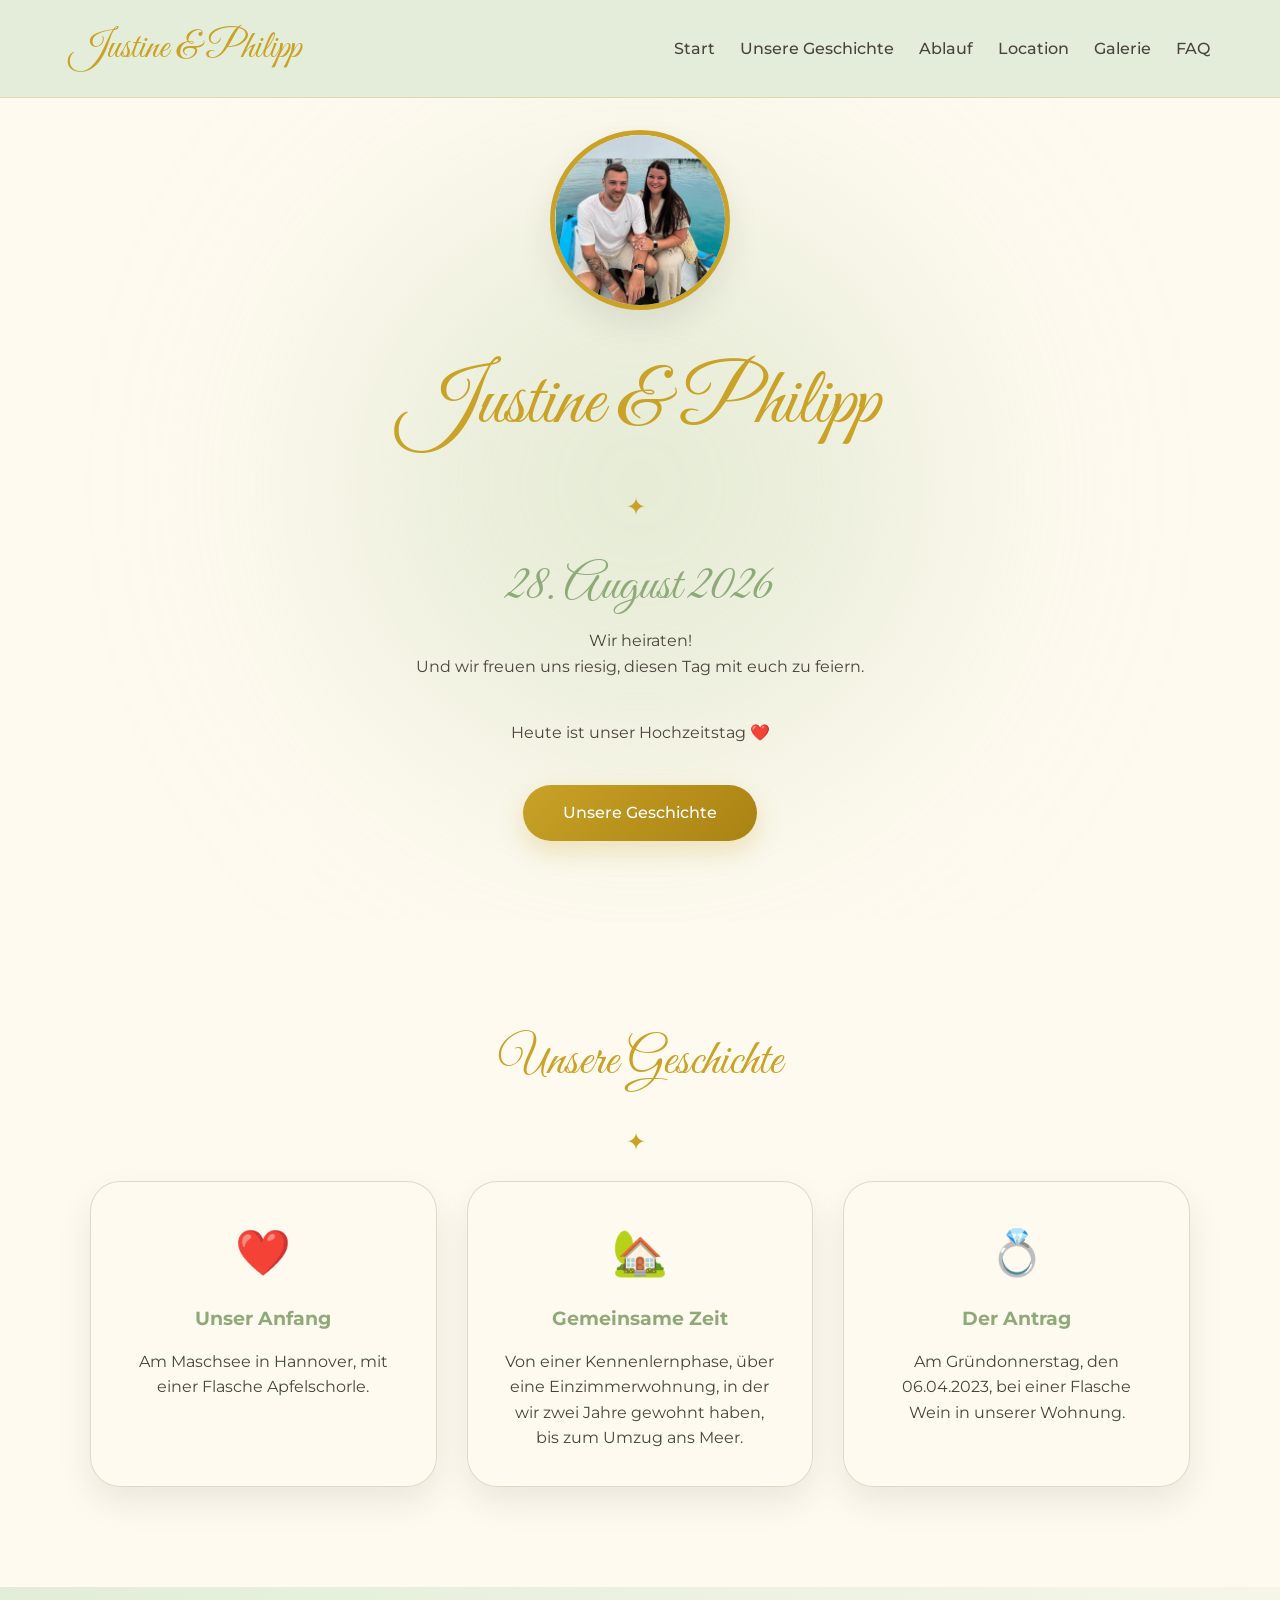
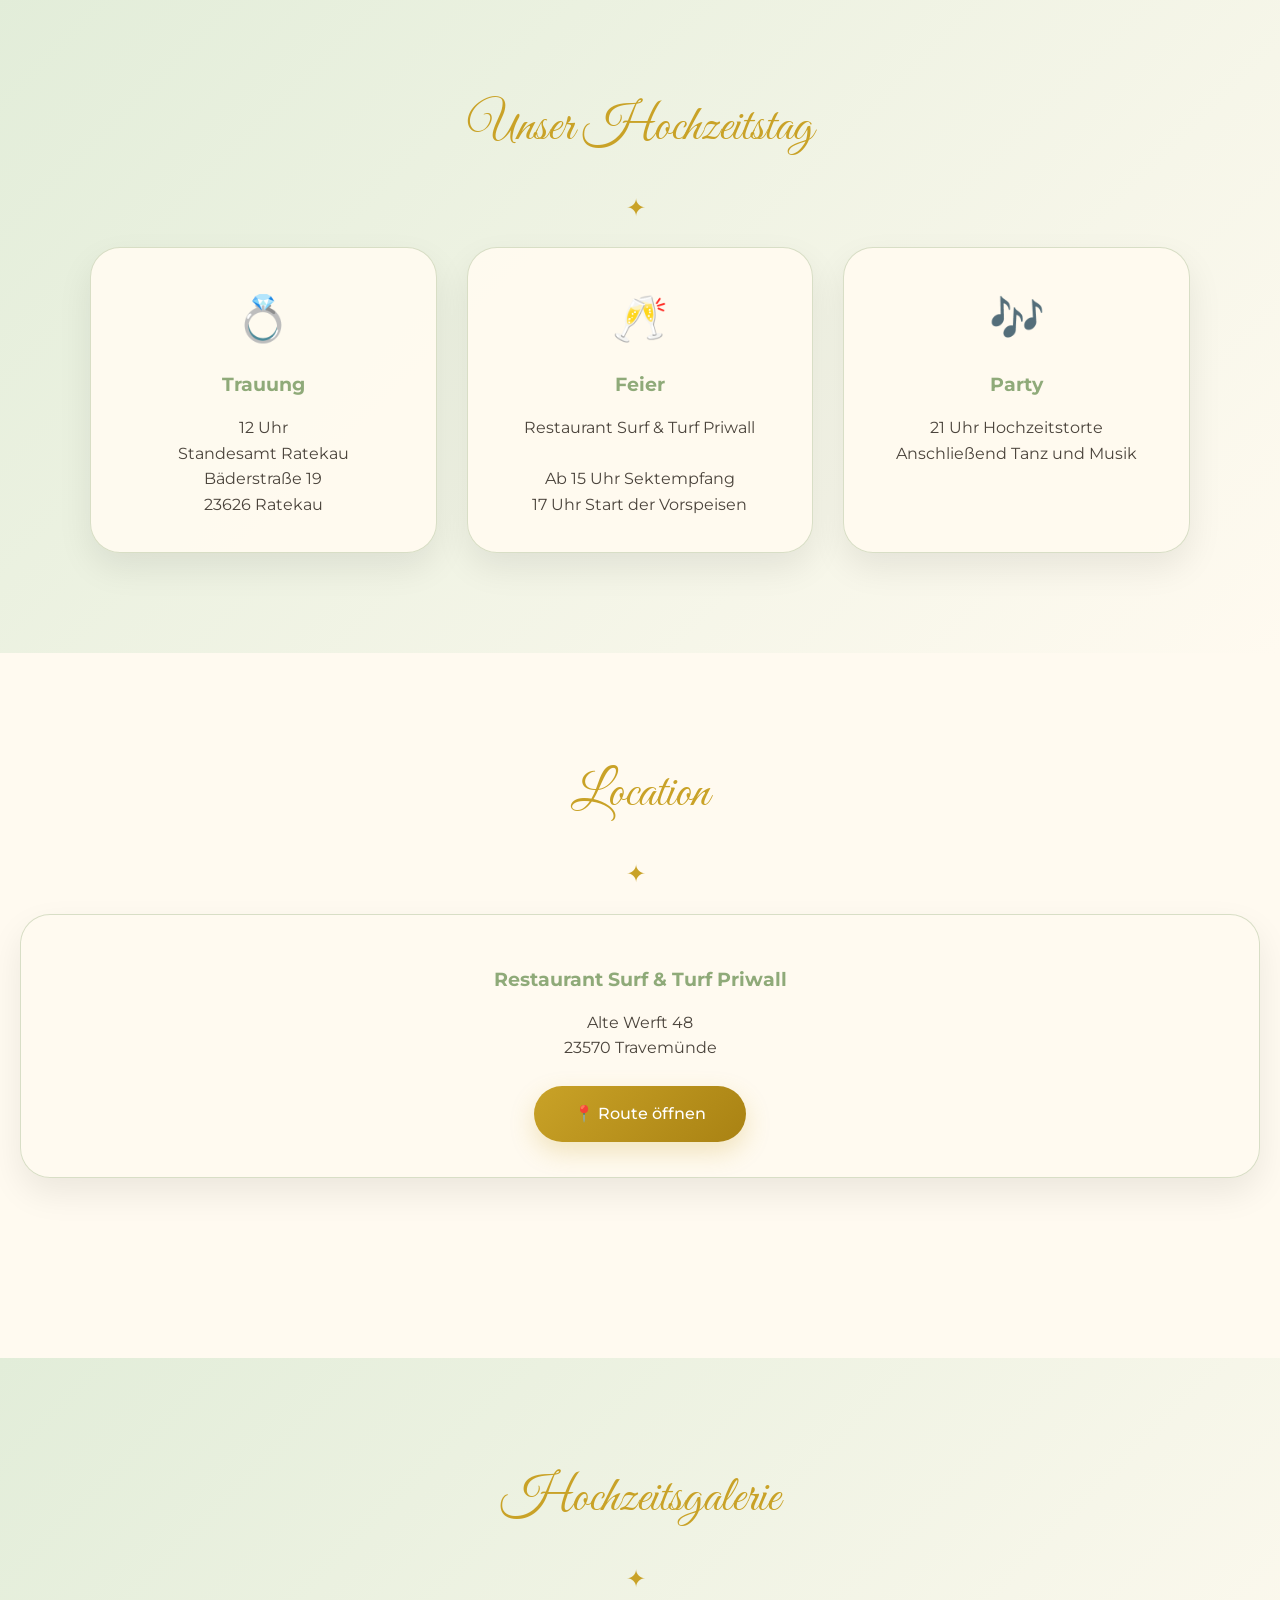
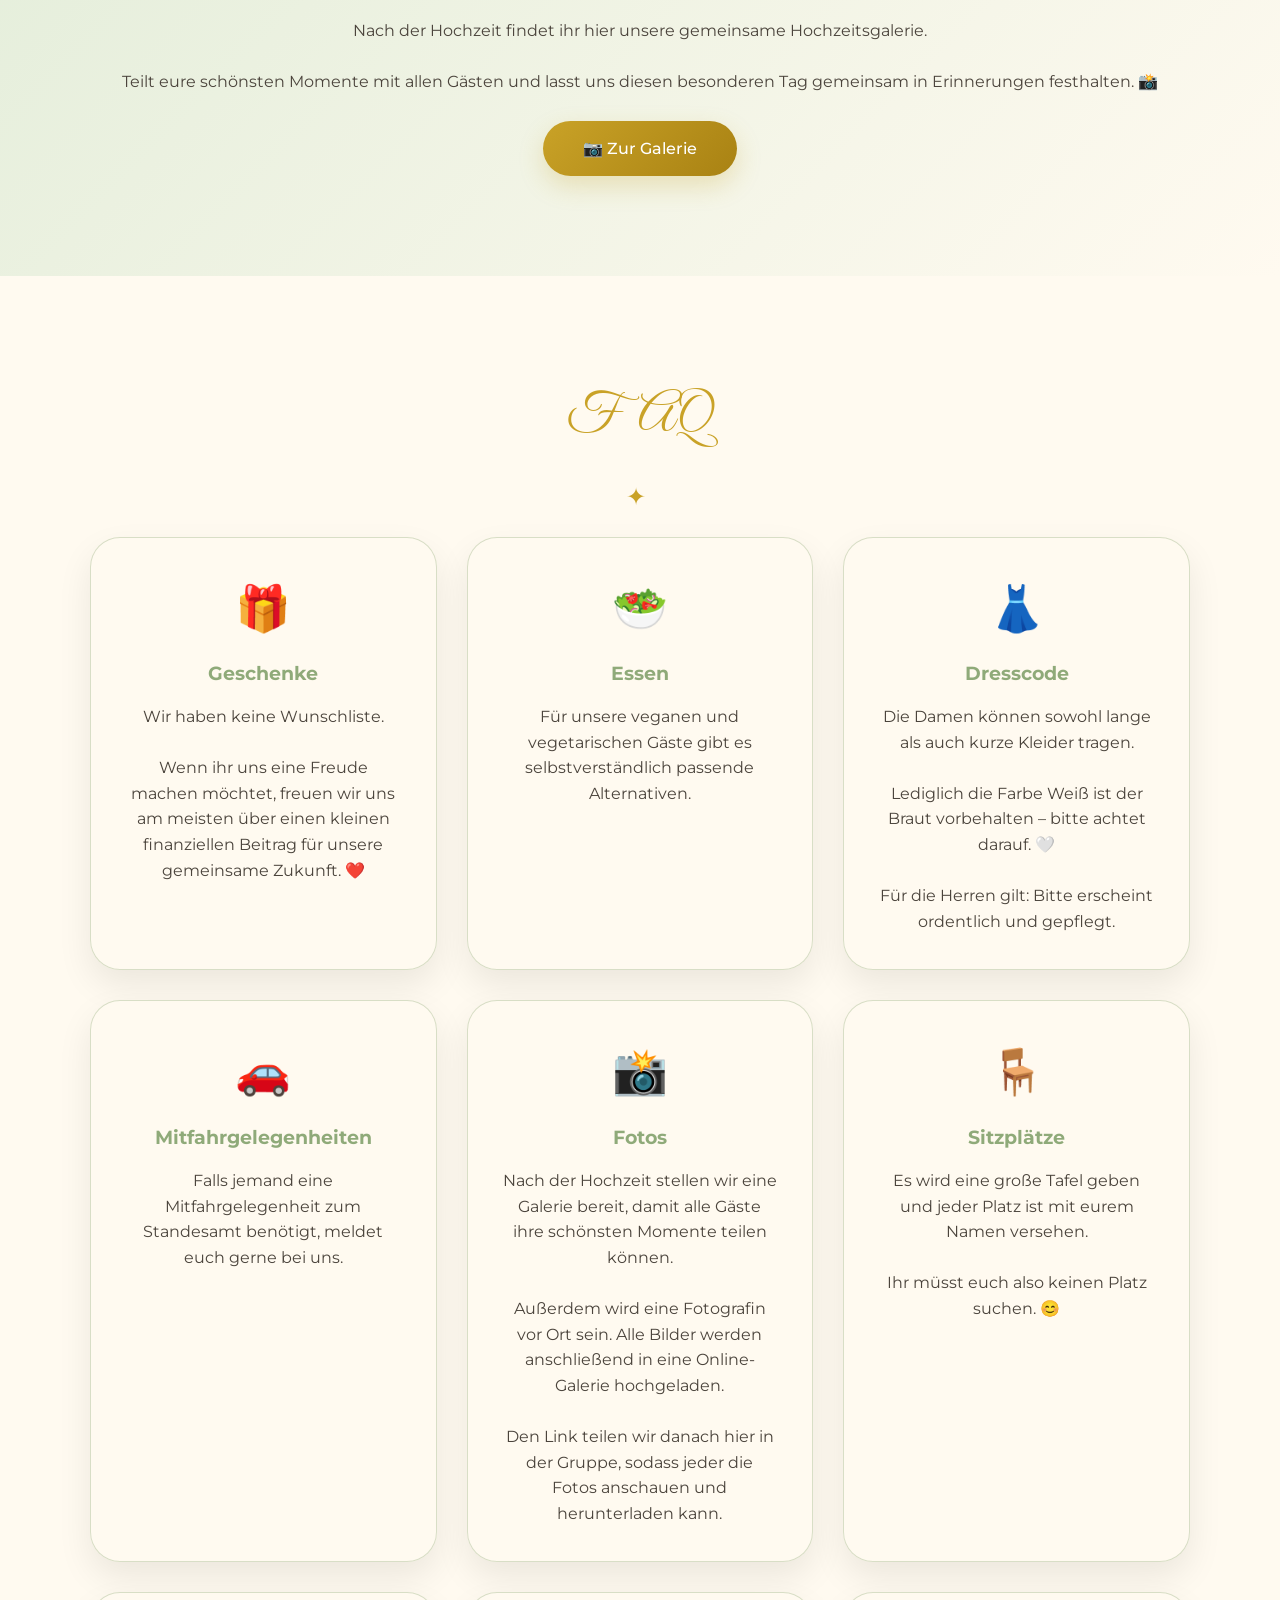
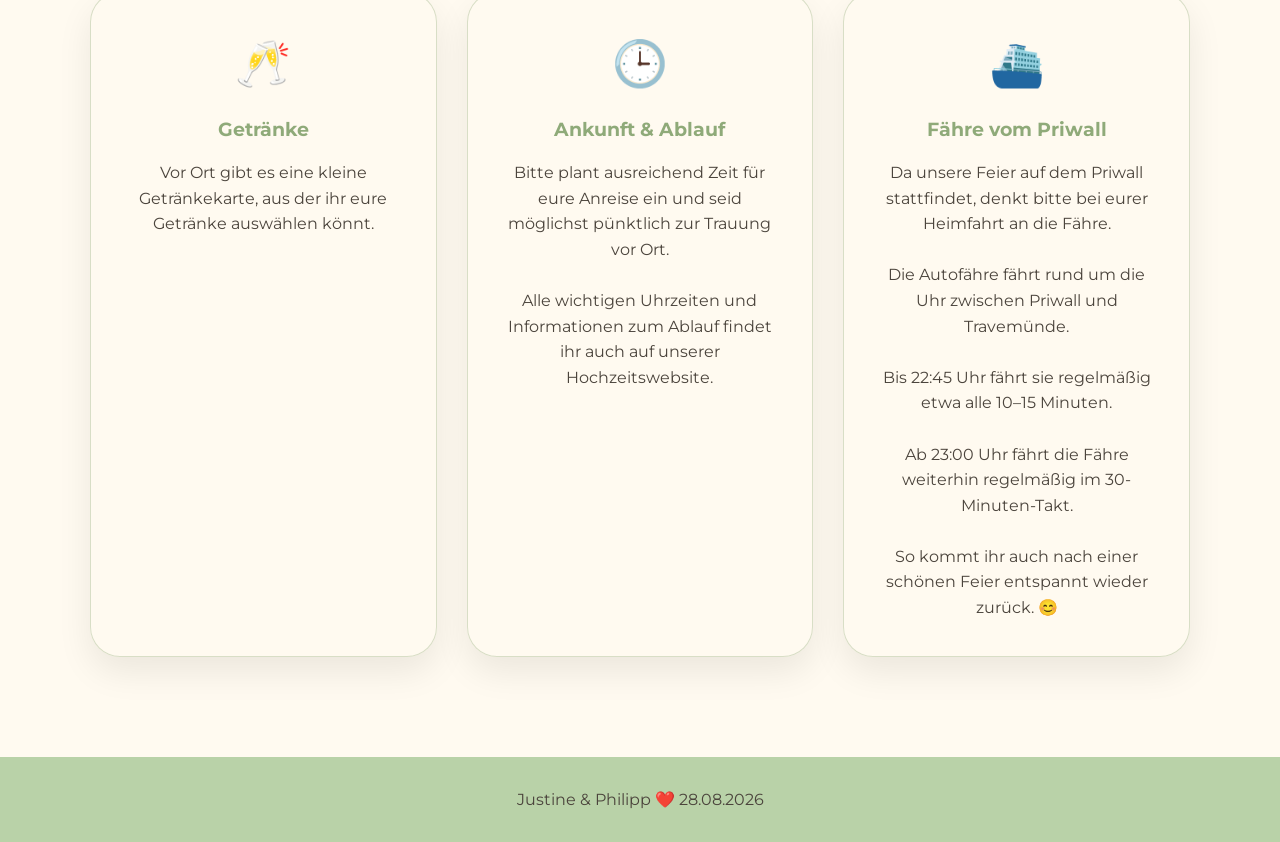
==== index.html @ 29c31fed "Add files via upload" ====
<!DOCTYPE html>
<html lang="de">

<head>

<meta charset="UTF-8">

<meta name="viewport" content="width=device-width, initial-scale=1.0">


<title>
Justine & Philipp | Hochzeit 28.08.2026
</title>


<meta name="description"
content="Unsere Hochzeit am 28.08.2026. Alle Informationen zu Trauung, Feier, Location und Hochzeitsgalerie für unsere Gäste.">


<link rel="preconnect" href="https://fonts.googleapis.com">

<link rel="preconnect" href="https://fonts.gstatic.com" crossorigin>


<link href="https://fonts.googleapis.com/css2?family=Great+Vibes&family=Montserrat:wght@300;400;500;600&display=swap" rel="stylesheet">


<link rel="stylesheet" href="css/style.css">


</head>



<body>


<header>


<nav>


<div class="logo">
Justine & Philipp
</div>



<button class="menu-toggle" id="menu-toggle">
☰
</button>




<ul id="nav-menu">

<li>
<a href="#start">
Start
</a>
</li>


<li>
<a href="#geschichte">
Unsere Geschichte
</a>
</li>


<li>
<a href="#ablauf">
Ablauf
</a>
</li>


<li>
<a href="#location">
Location
</a>
</li>


<li>
<a href="https://app.mymillionsnaps.de/7ca8db4d-0914-4cbc-93c1-2c3e39ccede1/pictures">
Galerie
</a>
</li>


<li>
<a href="#faq">
FAQ
</a>
</li>


</ul>


</nav>


</header>





<!-- HERO -->

<section id="start" class="hero">


<div class="hero-content">


<div class="photo-placeholder">

<img src="images/paarfoto.jpeg"
alt="Justine und Philipp">

</div>



<h1>
Justine & Philipp
</h1>


<div class="ornament">
✦
</div>


<h2>
28. August 2026
</h2>



<p>

Wir heiraten!
<br>

Und wir freuen uns riesig,
diesen Tag mit euch zu feiern.

</p>





<div class="countdown">


<div>

<span id="days">
0
</span>

Tage

</div>



<div>

<span id="hours">
0
</span>

Stunden

</div>



<div>

<span id="minutes">
0
</span>

Minuten

</div>



<div>

<span id="seconds">
0
</span>

Sekunden

</div>


</div>





<a href="#geschichte"
class="button">

Unsere Geschichte

</a>



</div>


</section>








<!-- GESCHICHTE -->


<section id="geschichte"
class="section">


<h2>
Unsere Geschichte
</h2>


<div class="ornament">
✦
</div>





<div class="timeline">



<div class="card">


<div class="icon">
❤️
</div>


<h3>
Unser Anfang
</h3>


<p>

Am Maschsee in Hannover,
mit einer Flasche Apfelschorle.

</p>


</div>






<div class="card">


<div class="icon">
🏡
</div>


<h3>
Gemeinsame Zeit
</h3>


<p>

Von einer Kennenlernphase,
über eine Einzimmerwohnung,
in der wir zwei Jahre gewohnt haben,
bis zum Umzug ans Meer.

</p>


</div>






<div class="card">


<div class="icon">
💍
</div>


<h3>
Der Antrag
</h3>


<p>

Am Gründonnerstag, den 06.04.2023,
bei einer Flasche Wein in unserer Wohnung.

</p>


</div>



</div>


</section>










<!-- ABLAUF -->


<section id="ablauf"
class="section colored">


<h2>
Unser Hochzeitstag
</h2>


<div class="ornament">
✦
</div>





<div class="timeline">





<div class="card">

<div class="icon">
💍
</div>


<h3>
Trauung
</h3>


<p>

12 Uhr
<br>
Standesamt Ratekau
<br>
Bäderstraße 19
<br>
23626 Ratekau

</p>


</div>







<div class="card">

<div class="icon">
🥂
</div>


<h3>
Feier
</h3>


<p>

Restaurant Surf & Turf Priwall

<br><br>

Ab 15 Uhr Sektempfang

<br>

17 Uhr Start der Vorspeisen

</p>


</div>







<div class="card">

<div class="icon">
🎶
</div>


<h3>
Party
</h3>


<p>

21 Uhr Hochzeitstorte

<br>

Anschließend Tanz und Musik

</p>


</div>





</div>


</section>









<!-- LOCATION -->


<section id="location"
class="section">


<h2>
Location
</h2>


<div class="ornament">
✦
</div>





<div class="card">


<h3>
Restaurant Surf & Turf Priwall
</h3>



<p>

Alte Werft 48
<br>

23570 Travemünde

</p>



<br>




<a class="button"

href="https://www.google.com/maps/search/?api=1&query=Alte+Werft+48+23570+Travemünde"

target="_blank"

rel="noopener">

📍 Route öffnen

</a>



</div>






<div class="map-container">





</div>




</section>









<!-- GALERIE -->


<section class="section colored">


<h2>
Hochzeitsgalerie
</h2>


<div class="ornament">
✦
</div>



<p>

Nach der Hochzeit findet ihr hier
unsere gemeinsame Hochzeitsgalerie.

<br><br>

Teilt eure schönsten Momente mit allen Gästen
und lasst uns diesen besonderen Tag gemeinsam
in Erinnerungen festhalten. 📸

</p>



<br>



<a href="https://app.mymillionsnaps.de/7ca8db4d-0914-4cbc-93c1-2c3e39ccede1/pictures"
class="button">

📷 Zur Galerie

</a>



</section>









<!-- FAQ -->


<section id="faq"
class="section">


<h2>
FAQ
</h2>


<div class="ornament">
✦
</div>





<div class="timeline">





<div class="card">

<div class="icon">
🎁
</div>


<h3>
Geschenke
</h3>


<p>

Wir haben keine Wunschliste.

<br><br>

Wenn ihr uns eine Freude machen möchtet,
freuen wir uns am meisten über einen kleinen
finanziellen Beitrag für unsere gemeinsame Zukunft. ❤️

</p>

</div>







<div class="card">

<div class="icon">
🥗
</div>


<h3>
Essen
</h3>


<p>

Für unsere veganen und vegetarischen Gäste
gibt es selbstverständlich passende Alternativen.

</p>

</div>







<div class="card">

<div class="icon">
👗
</div>


<h3>
Dresscode
</h3>


<p>

Die Damen können sowohl lange als auch kurze
Kleider tragen.

<br><br>

Lediglich die Farbe Weiß ist der Braut vorbehalten –
bitte achtet darauf. 🤍

<br><br>

Für die Herren gilt:
Bitte erscheint ordentlich und gepflegt.

</p>

</div>







<div class="card">

<div class="icon">
🚗
</div>


<h3>
Mitfahrgelegenheiten
</h3>


<p>

Falls jemand eine Mitfahrgelegenheit zum
Standesamt benötigt,
meldet euch gerne bei uns.

</p>

</div>







<div class="card">

<div class="icon">
📸
</div>


<h3>
Fotos
</h3>


<p>

Nach der Hochzeit stellen wir eine Galerie bereit,
damit alle Gäste ihre schönsten Momente teilen können.

<br><br>

Außerdem wird eine Fotografin vor Ort sein.
Alle Bilder werden anschließend in eine Online-Galerie
hochgeladen.

<br><br>

Den Link teilen wir danach hier in der Gruppe,
sodass jeder die Fotos anschauen und herunterladen kann.

</p>

</div>







<div class="card">

<div class="icon">
🪑
</div>


<h3>
Sitzplätze
</h3>


<p>

Es wird eine große Tafel geben und jeder Platz
ist mit eurem Namen versehen.

<br><br>

Ihr müsst euch also keinen Platz suchen. 😊

</p>

</div>







<div class="card">

<div class="icon">
🥂
</div>


<h3>
Getränke
</h3>


<p>

Vor Ort gibt es eine kleine Getränkekarte,
aus der ihr eure Getränke auswählen könnt.

</p>

</div>







<div class="card">

<div class="icon">
🕒
</div>


<h3>
Ankunft & Ablauf
</h3>


<p>

Bitte plant ausreichend Zeit für eure Anreise ein
und seid möglichst pünktlich zur Trauung vor Ort.

<br><br>

Alle wichtigen Uhrzeiten und Informationen zum Ablauf
findet ihr auch auf unserer Hochzeitswebsite.

</p>

</div>







<div class="card">

<div class="icon">
⛴️
</div>


<h3>
Fähre vom Priwall
</h3>


<p>

Da unsere Feier auf dem Priwall stattfindet,
denkt bitte bei eurer Heimfahrt an die Fähre.

<br><br>

Die Autofähre fährt rund um die Uhr zwischen
Priwall und Travemünde.

<br><br>

Bis 22:45 Uhr fährt sie regelmäßig etwa alle
10–15 Minuten.

<br><br>

Ab 23:00 Uhr fährt die Fähre weiterhin regelmäßig
im 30-Minuten-Takt.

<br><br>

So kommt ihr auch nach einer schönen Feier
entspannt wieder zurück. 😊

</p>

</div>






</div>


</section>








<footer>


<p>

Justine & Philipp ❤️ 28.08.2026

</p>


</footer>






<script src="js/script.js"></script>



</body>


</html>
---- css/style.css ----
/* =========================
   Farben
========================= */

:root {

    --ivory: #fffaf0;

    --salbei: #b9d2a8;

    --salbei-hell: #e2edd9;

    --salbei-dunkel: #8faa79;

    --gold: #c9a227;

    --gold-dunkel: #a98213;

    --text: #4b443c;

    --white: #ffffff;

    --shadow:
    0 15px 35px rgba(0,0,0,0.08);

}





/* =========================
   Reset
========================= */


* {

    margin:0;

    padding:0;

    box-sizing:border-box;

}



html {

    scroll-behavior:smooth;

}



body {

    font-family:
    "Montserrat",
    sans-serif;


    background:
    var(--ivory);


    color:
    var(--text);


    line-height:
    1.6;

}





/* =========================
   Navigation
========================= */


header {

    position:fixed;

    top:0;

    width:100%;


    background:
    rgba(226,237,217,0.95);


    backdrop-filter:
    blur(10px);


    z-index:1000;


    border-bottom:
    1px solid rgba(201,162,39,.25);

}



nav {

    max-width:
    1200px;


    margin:auto;


    padding:
    18px 30px;


    display:flex;


    justify-content:
    space-between;


    align-items:center;

}



.logo {

    font-family:
    "Great Vibes",
    cursive;


    font-size:
    2.4rem;


    color:
    var(--gold);

}



nav ul {

    list-style:none;


    display:flex;


    gap:
    25px;

}



nav a {

    text-decoration:none;


    color:
    var(--text);


    font-weight:
    500;


    transition:
    .3s;

}



nav a:hover {

    color:
    var(--gold);

}





/* Hamburger */


.menu-toggle {


    display:none;


    background:none;


    border:none;


    color:
    var(--gold);


    font-size:
    2rem;


    cursor:pointer;

}





/* =========================
   Hero
========================= */


.hero {


    min-height:
    100vh;


    display:flex;


    justify-content:center;


    align-items:center;


    text-align:center;


    padding:
    130px 20px 80px;


    position:relative;


    overflow:hidden;

}



.hero::before {


    content:"";


    position:absolute;


    width:
    600px;


    height:
    600px;


    background:
    var(--salbei);


    opacity:
    .35;


    filter:
    blur(130px);


    border-radius:
    50%;


    z-index:-1;

}





.hero-content {


    max-width:
    800px;


    animation:
    fadeIn 1s ease;

}



.photo-placeholder {


    width:
    180px;


    height:
    180px;


    margin:
    auto auto 30px;


    border-radius:
    50%;


    overflow:hidden;


    border:
    5px solid var(--gold);


    box-shadow:
    var(--shadow);

}



.photo-placeholder img {


    width:100%;


    height:100%;


    object-fit:cover;

}





h1 {


    font-family:
    "Great Vibes",
    cursive;


    font-size:
    5rem;


    font-weight:
    normal;


    color:
    var(--gold);

}



h2 {


    font-family:
    "Great Vibes",
    cursive;


    font-size:
    3.2rem;


    font-weight:
    normal;


    color:
    var(--gold);

}



.hero h2 {


    color:
    var(--salbei-dunkel);

}





.ornament {


    color:
    var(--gold);


    font-size:
    1.5rem;


    margin:
    20px 0;


    letter-spacing:
    8px;

}





/* =========================
   Buttons
========================= */


.button {


    display:inline-block;


    padding:
    15px 40px;


    border-radius:
    50px;


    background:
    linear-gradient(
        135deg,
        var(--gold),
        var(--gold-dunkel)
    );


    color:white;


    text-decoration:none;


    font-weight:
    500;


    transition:
    .3s;


    box-shadow:
    0 10px 25px rgba(201,162,39,.25);

}



.button:hover {


    background:
    var(--salbei-dunkel);


    transform:
    translateY(-3px);

}





/* =========================
   Countdown
========================= */


.countdown {


    display:flex;


    justify-content:center;


    gap:
    15px;


    flex-wrap:
    wrap;


    margin:
    40px 0;

}



.countdown div {


    background:
    rgba(255,250,240,.9);


    padding:
    15px;


    min-width:
    90px;


    border-radius:
    20px;


    border:
    1px solid var(--salbei);


    box-shadow:
    var(--shadow);

}



.countdown span {


    display:block;


    font-size:
    2rem;


    font-weight:
    bold;


    color:
    var(--gold);

}





/* =========================
   Sections
========================= */


.section {


    padding:
    100px 20px;


    text-align:center;


    position:relative;

}



.colored {


    background:
    linear-gradient(
        135deg,
        var(--salbei-hell),
        var(--ivory)
    );

}



.timeline {


    max-width:
    1100px;


    margin:
    auto;


    display:grid;


    grid-template-columns:
    repeat(auto-fit,minmax(280px,1fr));


    gap:
    30px;

}





.card {


    background:
    rgba(255,250,240,.95);


    padding:
    35px;


    border-radius:
    30px;


    border:
    1px solid rgba(143,170,121,.35);


    box-shadow:
    var(--shadow);


    transition:
    .3s;

}



.card:hover {


    transform:
    translateY(-5px);

}



.card h3 {


    color:
    var(--salbei-dunkel);


    margin:
    15px 0;

}



.icon {


    font-size:
    2.8rem;

}





/* =========================
   Karte
========================= */


.map-container {


    max-width:
    1000px;


    margin:
    40px auto;


    border-radius:
    30px;


    overflow:hidden;


    box-shadow:
    var(--shadow);

}



.map-container iframe {


    width:100%;


    height:400px;


    border:0;

}





/* =========================
   Footer
========================= */


footer {


    background:
    var(--salbei);


    text-align:center;


    padding:
    30px;

}





/* =========================
   Animation
========================= */


@keyframes fadeIn {


    from {

        opacity:0;

        transform:
        translateY(30px);

    }


    to {

        opacity:1;

        transform:
        translateY(0);

    }


}





/* =========================
   Mobile
========================= */


@media(max-width:700px){


    nav {


        padding:
        15px 20px;

    }



    .logo {


        font-size:
        2rem;

    }



    .menu-toggle {


        display:block;

    }



    nav ul {


        position:absolute;


        top:70px;


        left:0;


        width:100%;


        background:
        var(--salbei-hell);


        display:none;


        flex-direction:column;


        text-align:center;


        padding:
        30px 0;


        gap:
        20px;


        box-shadow:
        var(--shadow);

    }



    nav ul.active {


        display:flex;

    }




    h1 {


        font-size:
        3.5rem;

    }



    h2 {


        font-size:
        2.5rem;

    }



    .photo-placeholder {


        width:
        140px;


        height:
        140px;

    }



    .countdown {


        gap:
        10px;

    }



    .countdown div {


        min-width:
        75px;


        padding:
        12px;

    }



    .countdown span {


        font-size:
        1.5rem;

    }



    .section {


        padding:
        70px 15px;

    }



    .card {


        padding:
        25px;

    }



}
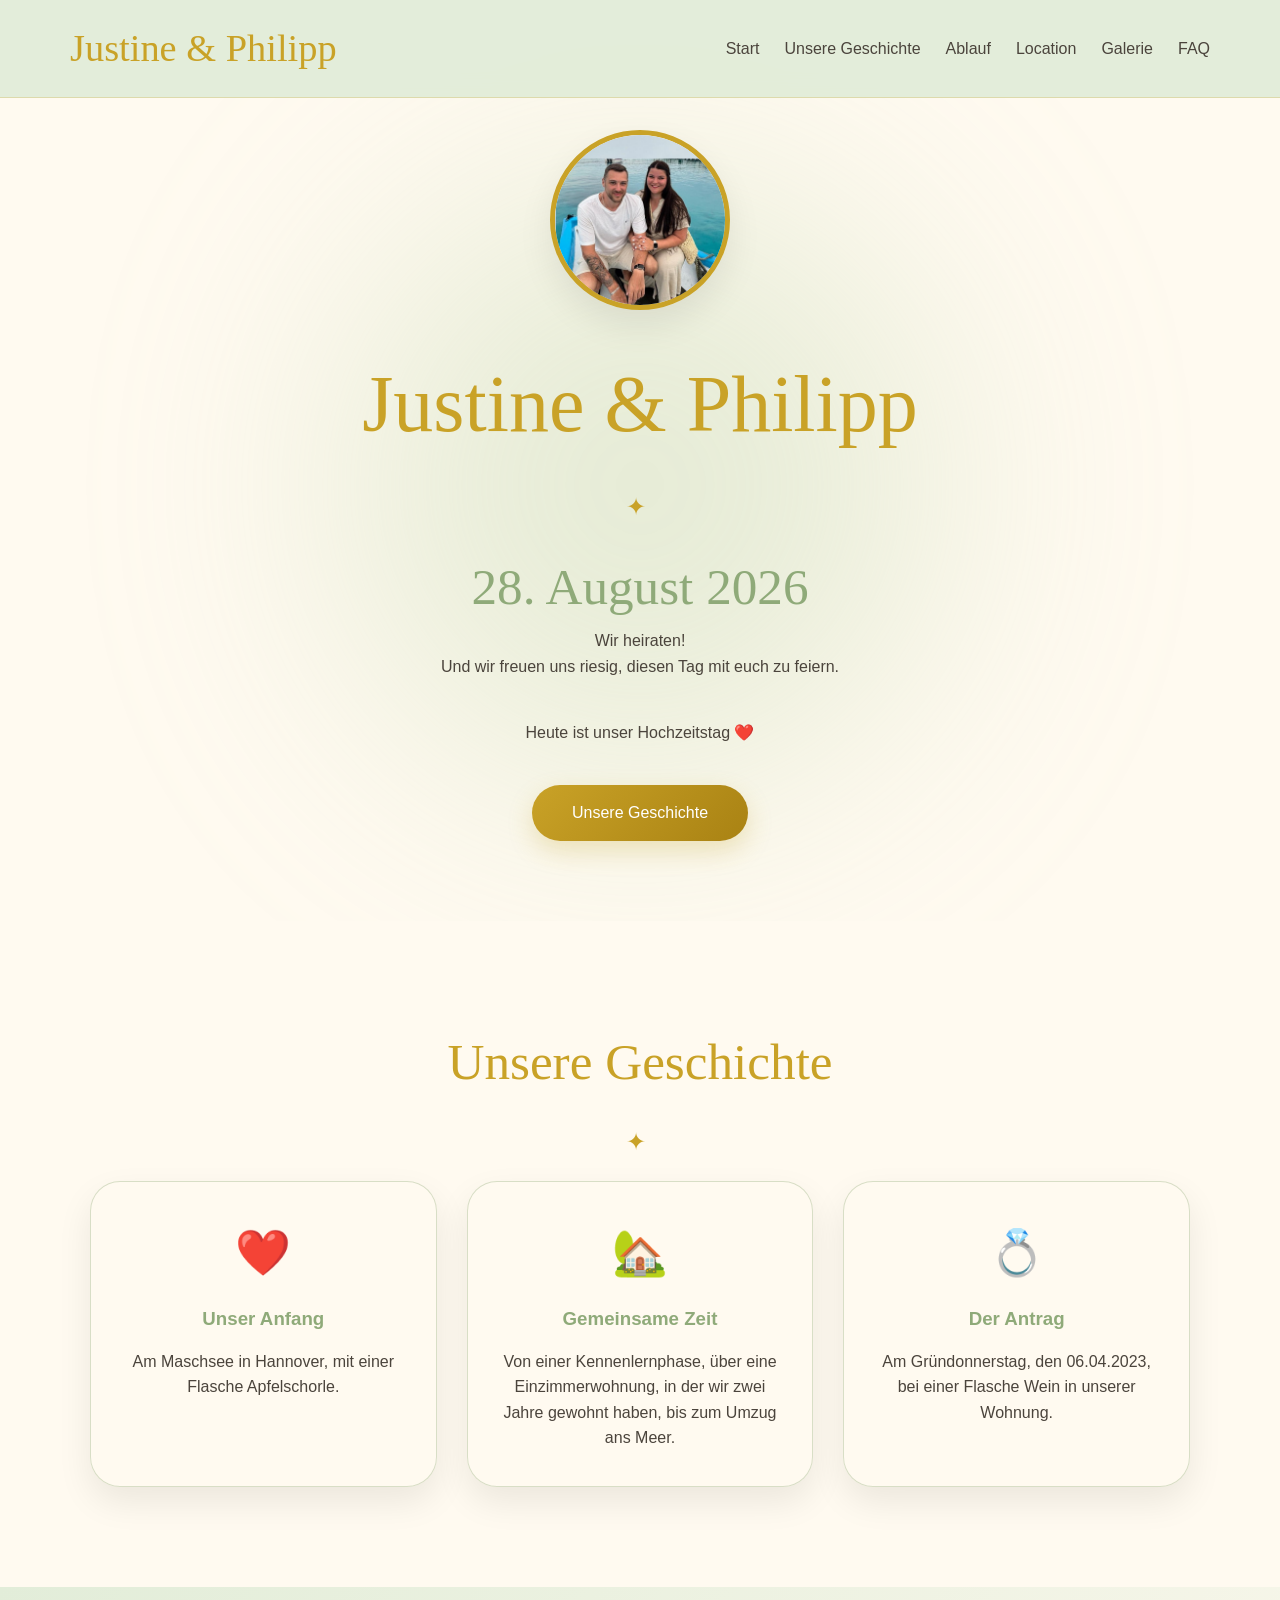
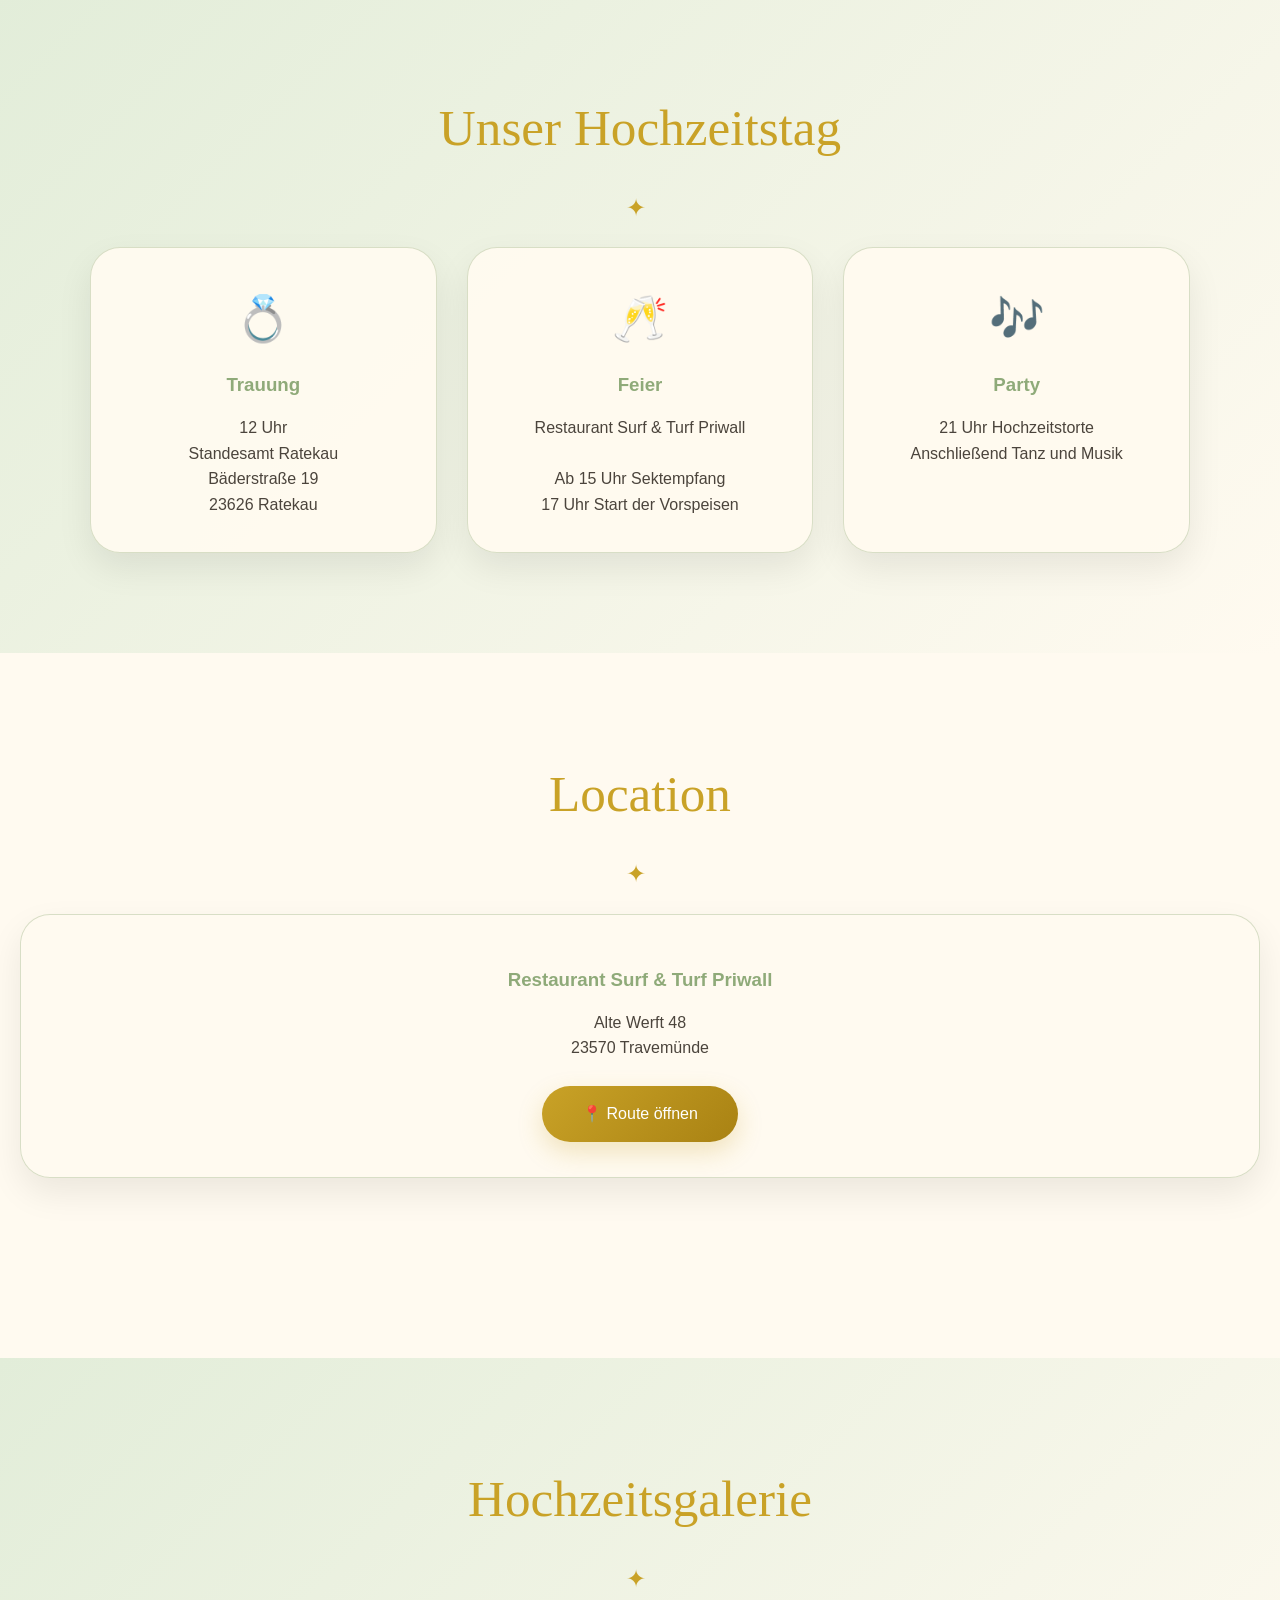
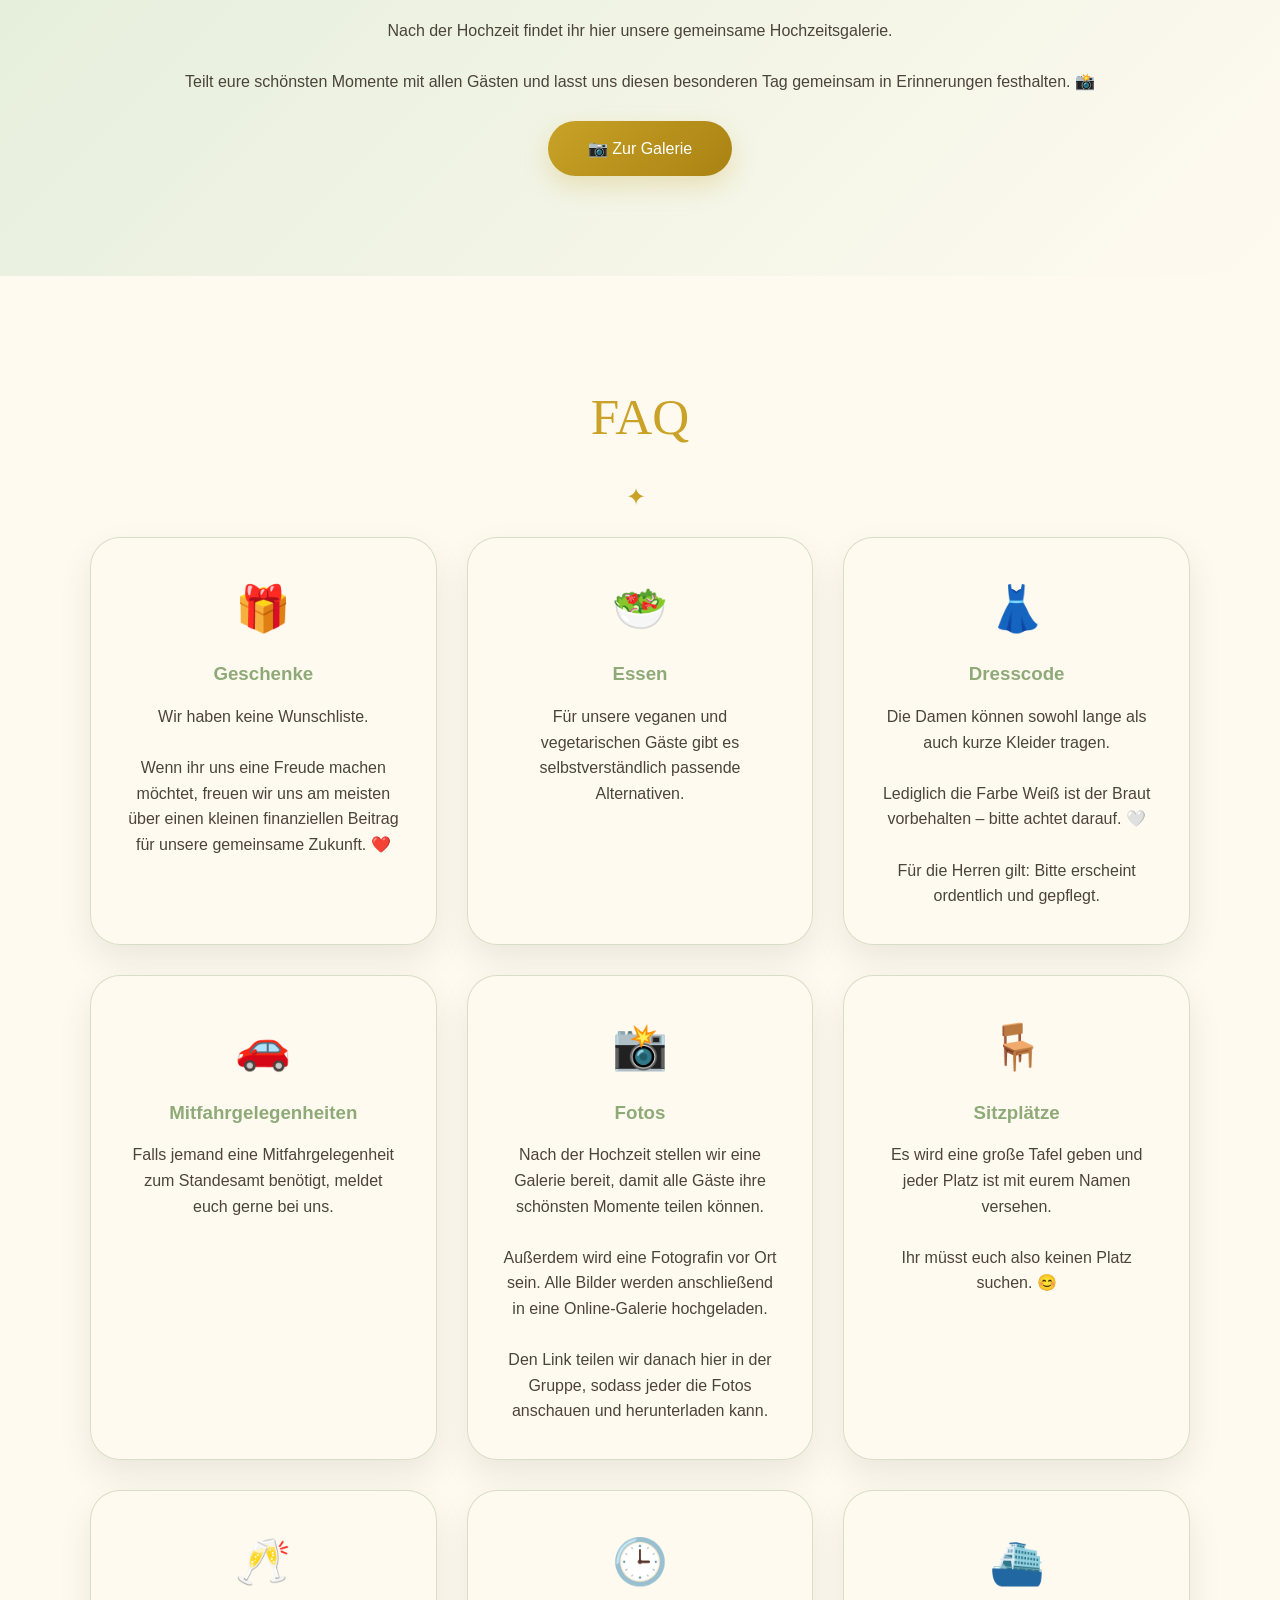
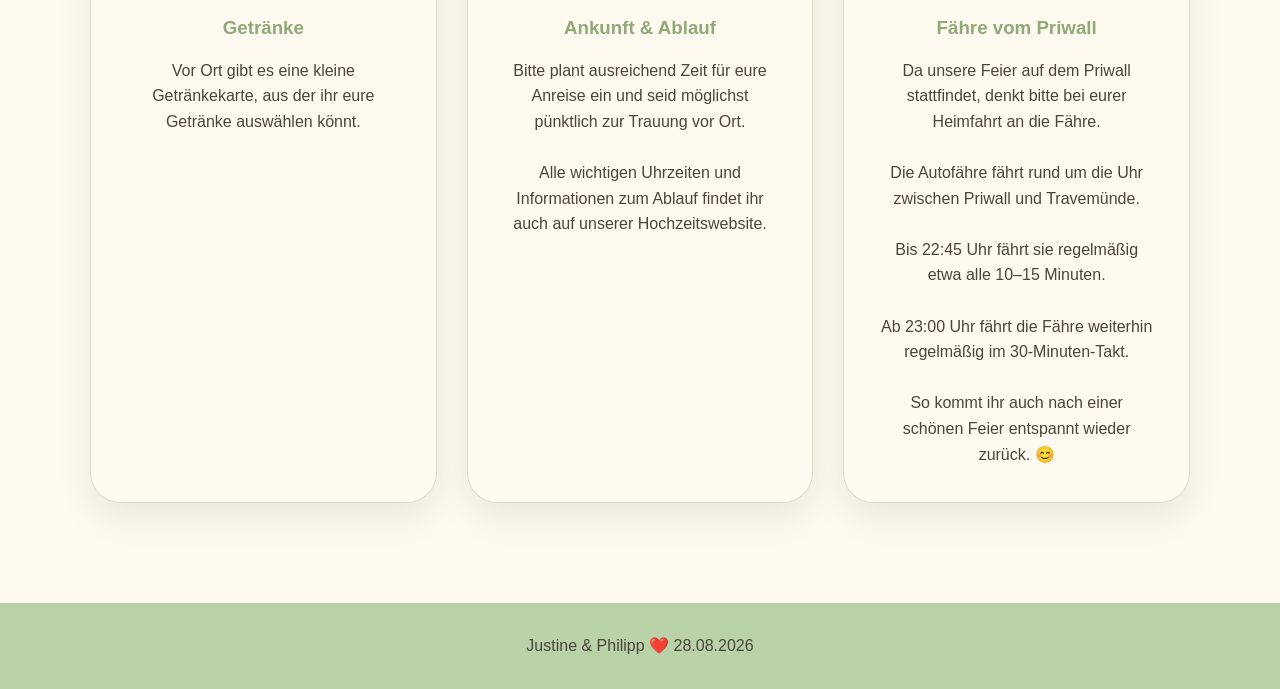
==== commit 65dafa2f: "Add files via upload" ====
--- a/index.html
+++ b/index.html
@@ -17,12 +17,7 @@
 content="Unsere Hochzeit am 28.08.2026. Alle Informationen zu Trauung, Feier, Location und Hochzeitsgalerie für unsere Gäste.">
 
 
-<link rel="preconnect" href="https://fonts.googleapis.com">
-
-<link rel="preconnect" href="https://fonts.gstatic.com" crossorigin>
-
-
-<link href="https://fonts.googleapis.com/css2?family=Great+Vibes&family=Montserrat:wght@300;400;500;600&display=swap" rel="stylesheet">
+
 
 
 <link rel="stylesheet" href="css/style.css">
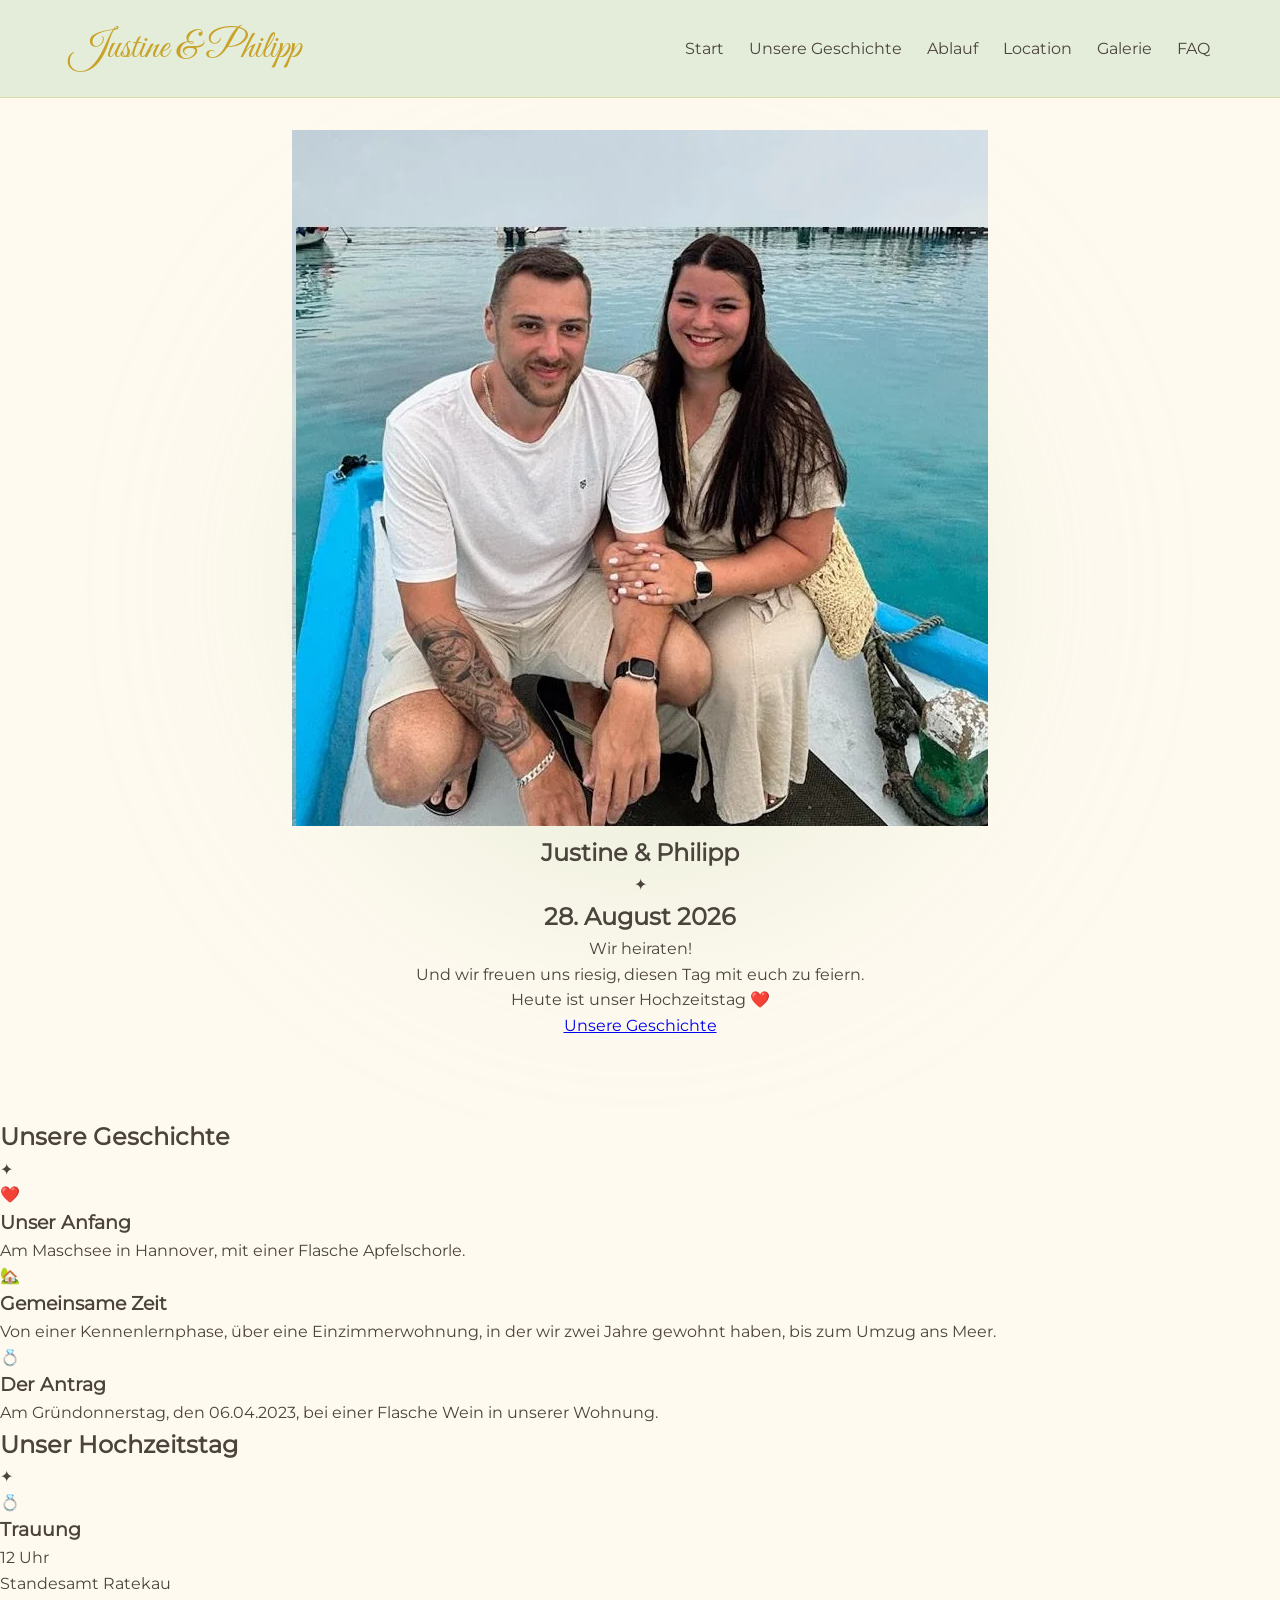
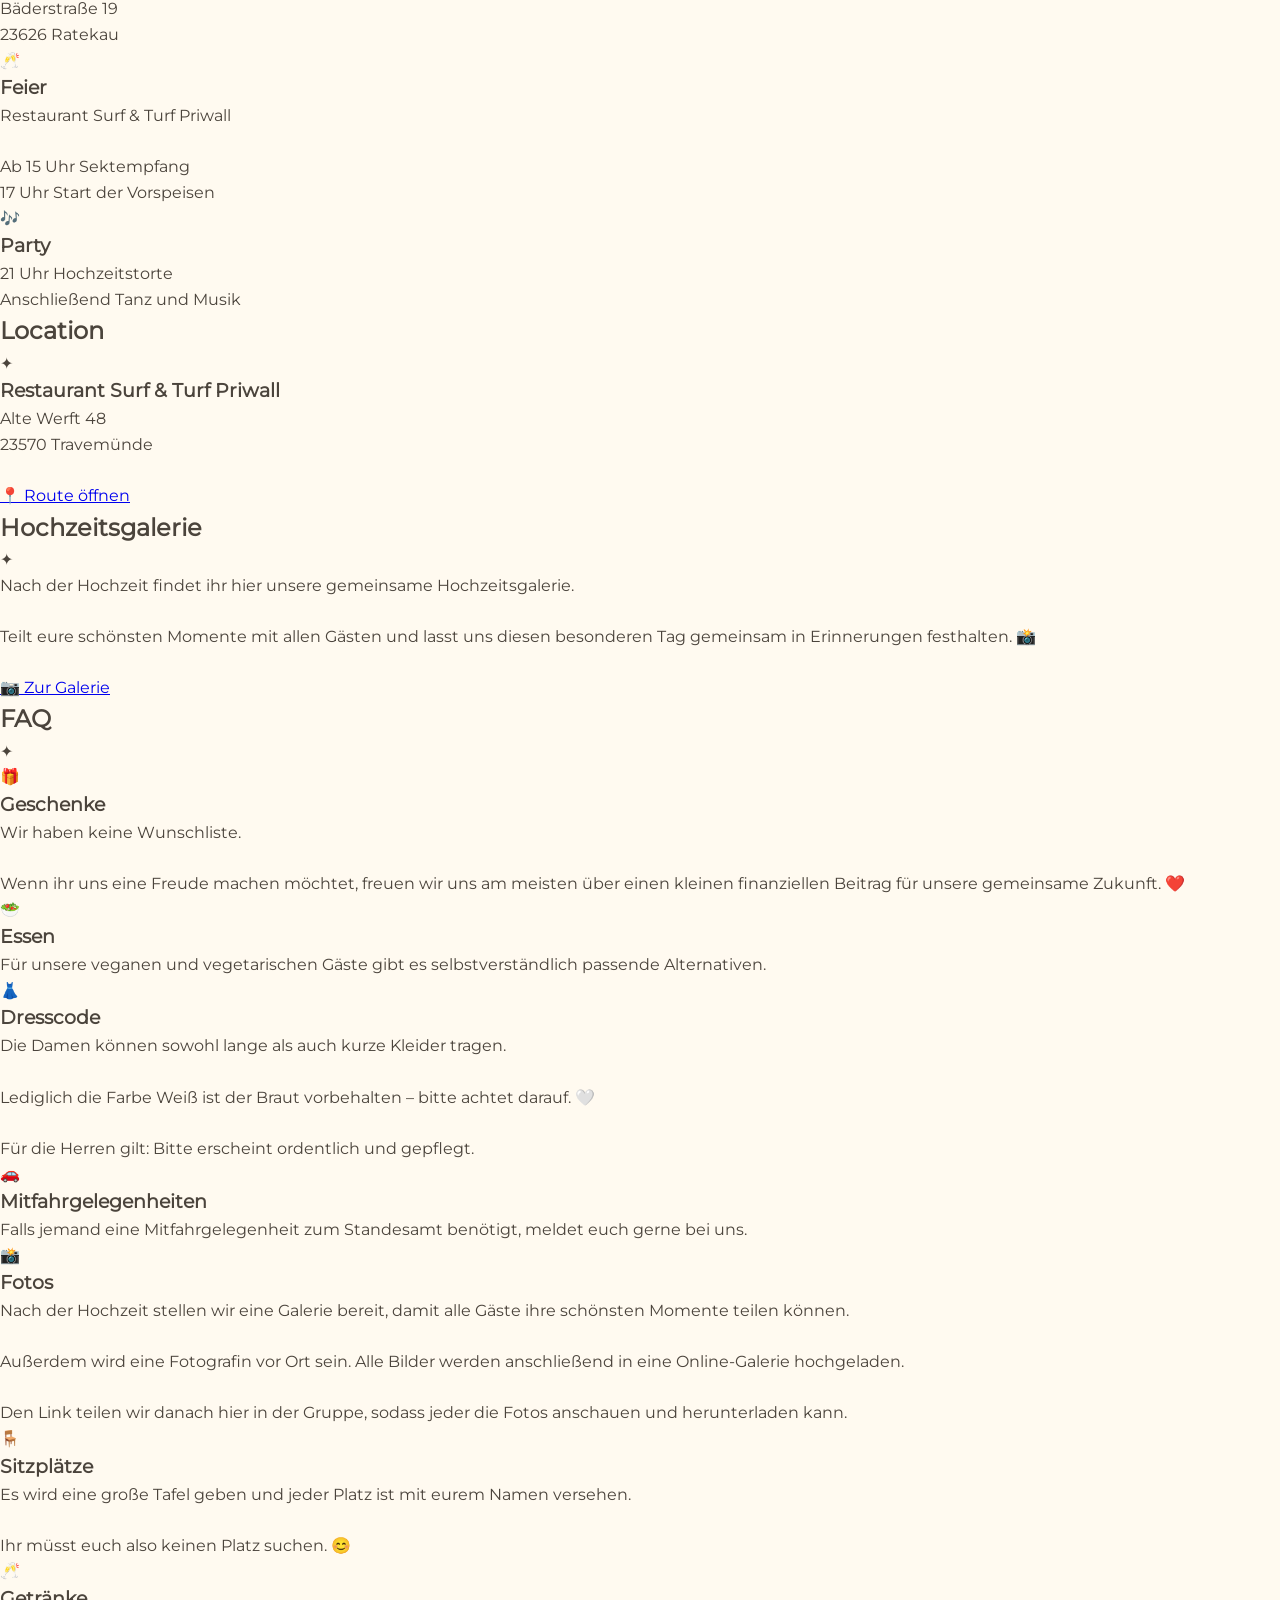
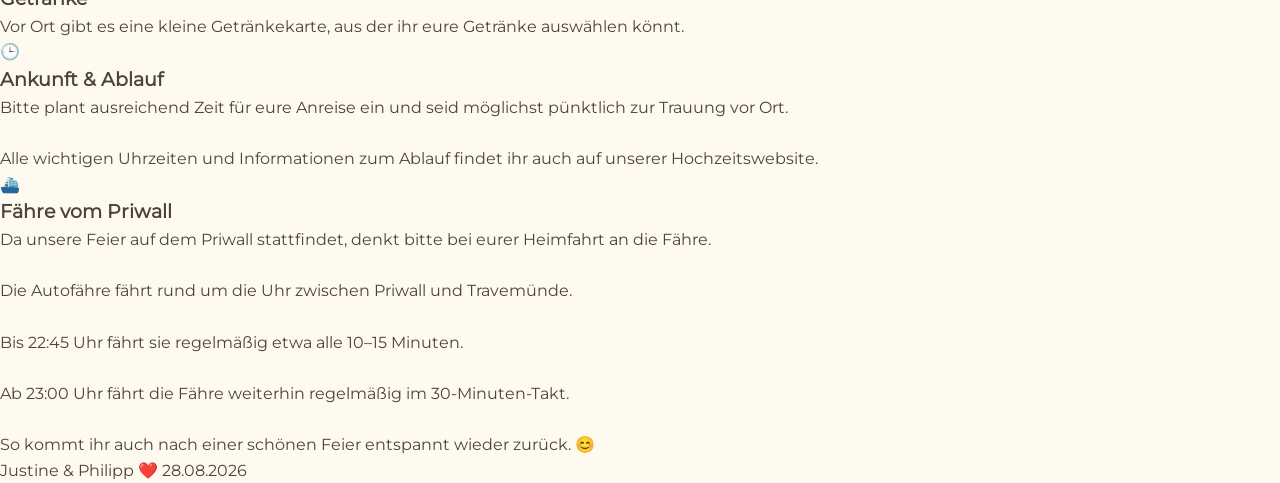
==== commit 2317acb6: "Update index.html" ====
--- a/index.html
+++ b/index.html
@@ -115,7 +115,7 @@
 
 <div class="photo-placeholder">
 
-<img src="images/paarfoto.jpeg"
+<img src="images/paarfoto.webp"
 alt="Justine und Philipp">
 
 </div>
@@ -988,4 +988,4 @@
 </body>
 
 
-</html>+</html>
--- a/css/style.css
+++ b/css/style.css
@@ -2,6 +2,38 @@
    Farben
 ========================= */
 
+@font-face {
+
+    font-family:"Montserrat";
+
+    src:url("../fonts/Montserrat-Regular.woff2") format("woff2");
+
+    font-weight:400;
+
+}
+
+
+
+@font-face {
+
+    font-family:"Montserrat";
+
+    src:url("../fonts/Montserrat-Light.woff2") format("woff2");
+
+    font-weight:300;
+
+}
+
+
+
+@font-face {
+
+    font-family:"Great Vibes";
+
+    src:url("../fonts/GreatVibes-Regular.woff2") format("woff2");
+
+}
+
 :root {
 
     --ivory: #fffaf0;
@@ -309,17 +341,15 @@
 
 
 
+@media(max-width:700px){
+
 .hero-content {
 
-
-    max-width:
-    800px;
-
-
-    animation:
-    fadeIn 1s ease;
-
-}
+animation:none;
+
+}
+
+
 
 
 
@@ -841,14 +871,17 @@
 
 @media(max-width:700px){
 
-
-    nav {
-
-
-        padding:
-        15px 20px;
-
-    }
+.hero::before {
+
+    filter:none;
+
+    width:300px;
+
+    height:300px;
+
+}
+
+
 
 
 
@@ -1012,4 +1045,4 @@
 
 
 
-}+}
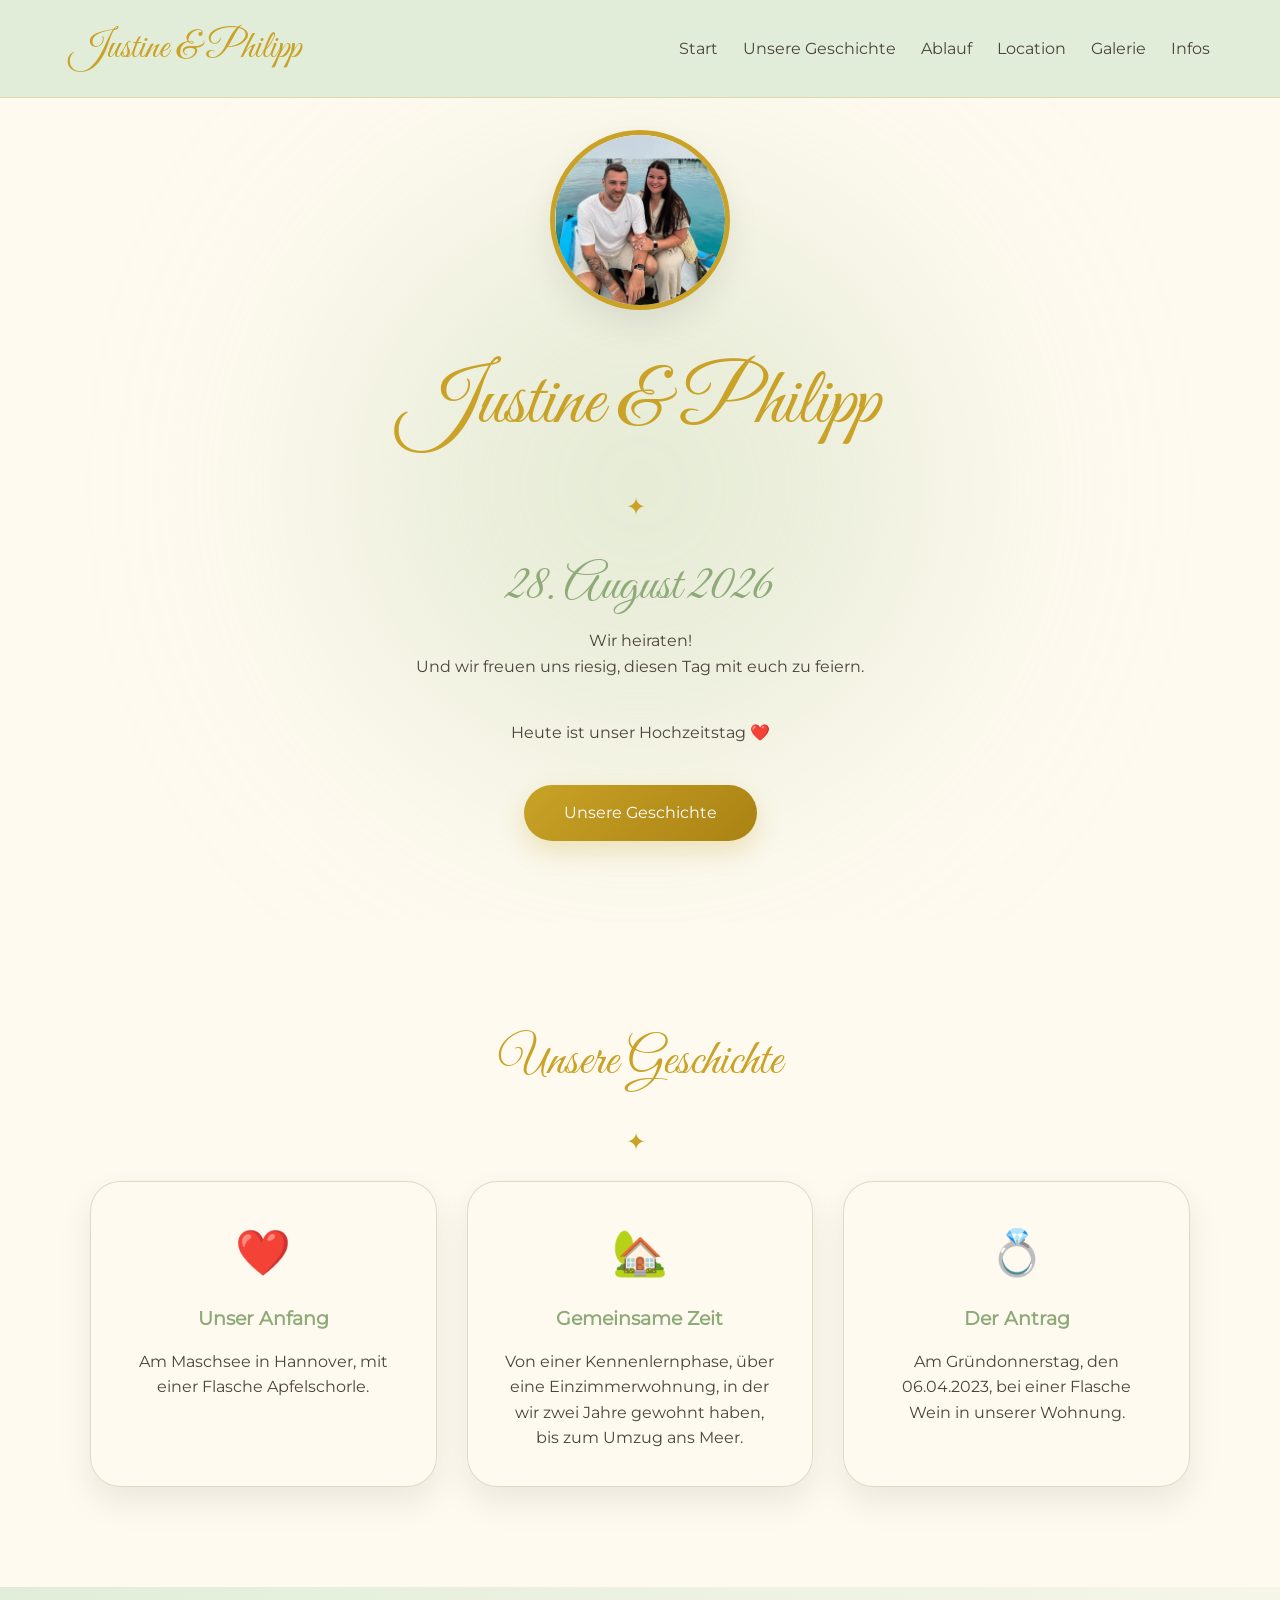
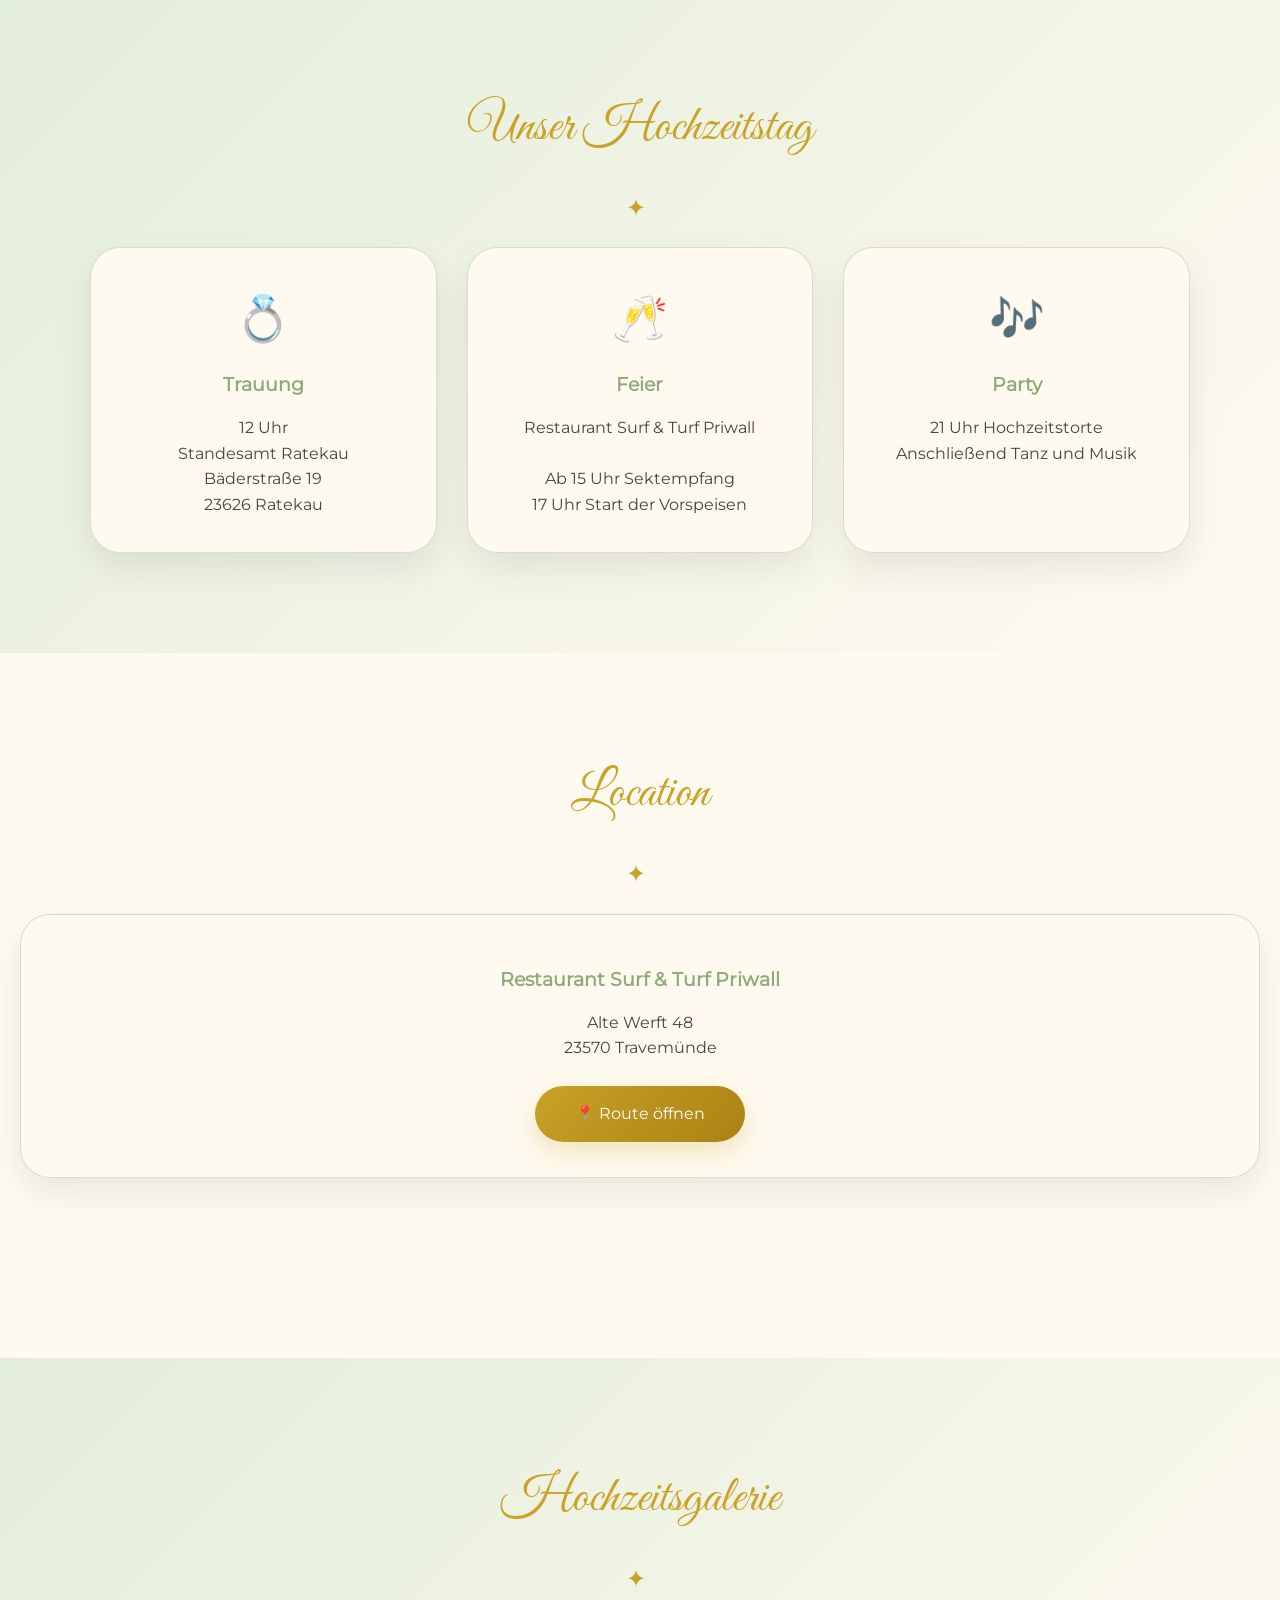
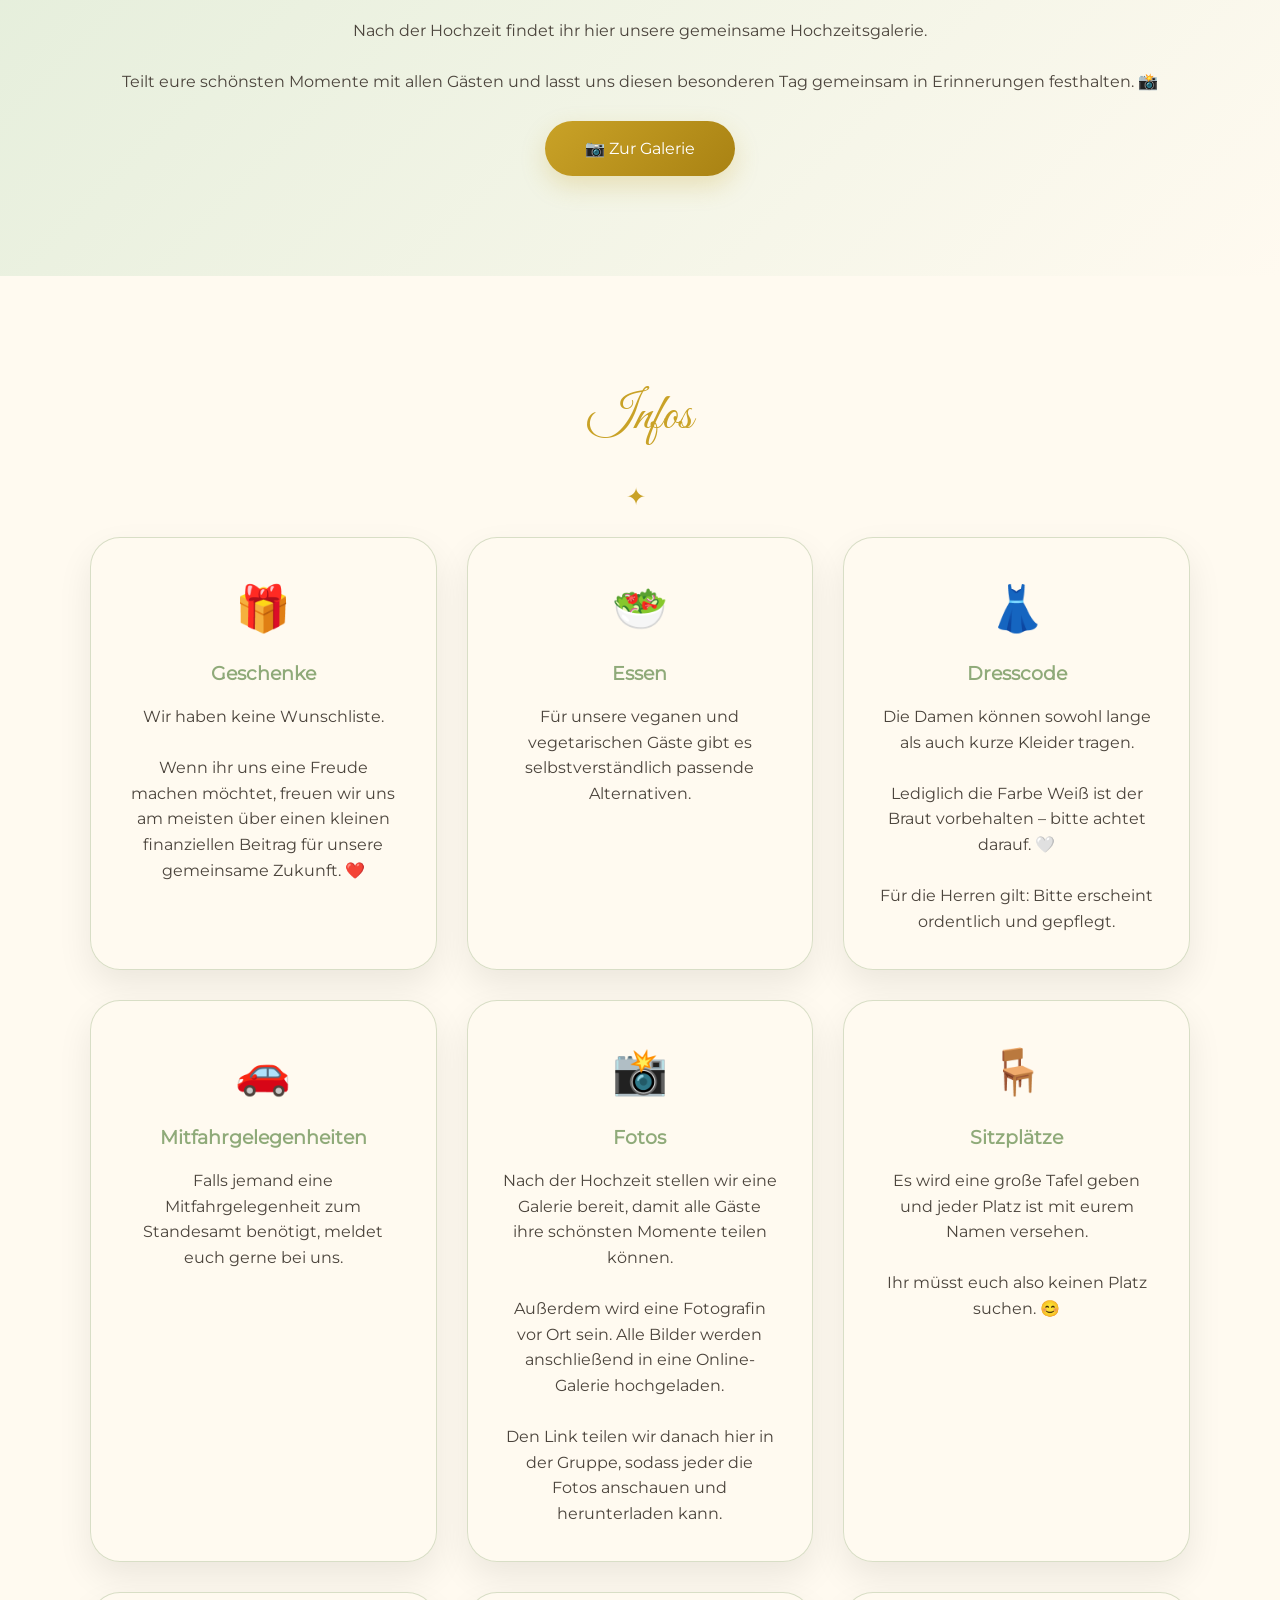
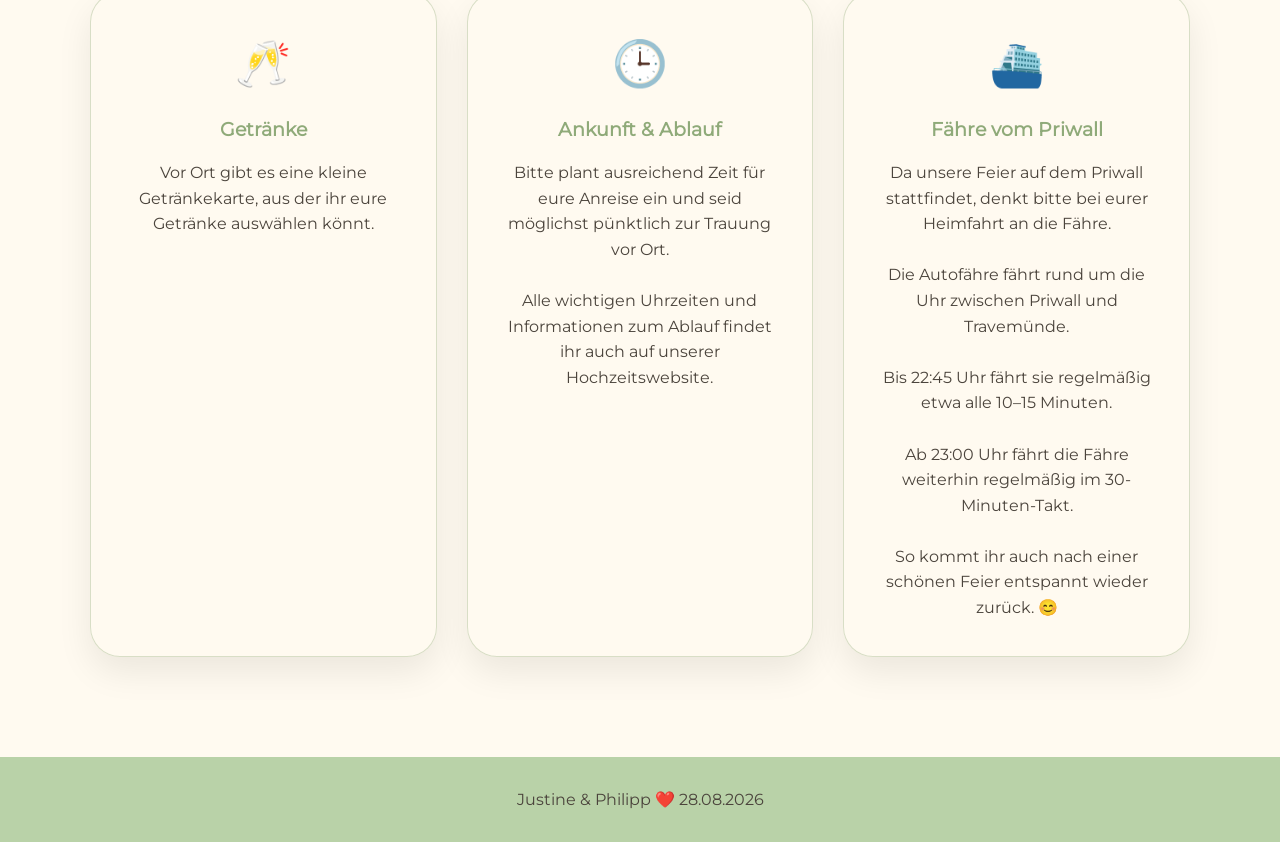
==== commit 40dedeb9: "Update index.html" ====
--- a/index.html
+++ b/index.html
@@ -88,7 +88,7 @@
 
 <li>
 <a href="#faq">
-FAQ
+Infos
 </a>
 </li>
 
@@ -636,7 +636,7 @@
 
 
 <h2>
-FAQ
+Infos
 </h2>
 
 
--- a/css/style.css
+++ b/css/style.css
@@ -1,39 +1,49 @@
+/* =========================
+   Fonts
+========================= */
+
+@font-face {
+
+    font-family: "Montserrat";
+
+    src: url("../fonts/Montserrat-Regular.woff2") format("woff2");
+
+    font-weight: 400;
+
+    font-display: swap;
+
+}
+
+
+@font-face {
+
+    font-family: "Montserrat";
+
+    src: url("../fonts/Montserrat-Light.woff2") format("woff2");
+
+    font-weight: 300;
+
+    font-display: swap;
+
+}
+
+
+@font-face {
+
+    font-family: "Great Vibes";
+
+    src: url("../fonts/GreatVibes-Regular.woff2") format("woff2");
+
+    font-display: swap;
+
+}
+
+
+
 /* =========================
    Farben
 ========================= */
 
-@font-face {
-
-    font-family:"Montserrat";
-
-    src:url("../fonts/Montserrat-Regular.woff2") format("woff2");
-
-    font-weight:400;
-
-}
-
-
-
-@font-face {
-
-    font-family:"Montserrat";
-
-    src:url("../fonts/Montserrat-Light.woff2") format("woff2");
-
-    font-weight:300;
-
-}
-
-
-
-@font-face {
-
-    font-family:"Great Vibes";
-
-    src:url("../fonts/GreatVibes-Regular.woff2") format("woff2");
-
-}
-
 :root {
 
     --ivory: #fffaf0;
@@ -52,61 +62,46 @@
 
     --white: #ffffff;
 
-    --shadow:
+    --shadow: 
     0 15px 35px rgba(0,0,0,0.08);
 
 }
 
 
 
-
-
 /* =========================
    Reset
 ========================= */
 
-
 * {
 
-    margin:0;
-
-    padding:0;
-
-    box-sizing:border-box;
-
-}
-
+    margin: 0;
+
+    padding: 0;
+
+    box-sizing: border-box;
+
+}
 
 
 html {
 
-    scroll-behavior:smooth;
-
-}
-
+    scroll-behavior: smooth;
+
+}
 
 
 body {
 
-    font-family:
-    "Montserrat",
-    sans-serif;
-
-
-    background:
-    var(--ivory);
-
-
-    color:
-    var(--text);
-
-
-    line-height:
-    1.6;
-
-}
-
-
+    font-family: "Montserrat", sans-serif;
+
+    background: var(--ivory);
+
+    color: var(--text);
+
+    line-height: 1.6;
+
+}
 
 
 
@@ -114,26 +109,17 @@
    Navigation
 ========================= */
 
-
 header {
 
-    position:fixed;
-
-    top:0;
-
-    width:100%;
-
-
-    background:
-    rgba(226,237,217,0.95);
-
-
-    backdrop-filter:
-    blur(10px);
-
-
-    z-index:1000;
-
+    position: fixed;
+
+    top: 0;
+
+    width: 100%;
+
+    background: rgba(226,237,217,0.98);
+
+    z-index: 1000;
 
     border-bottom:
     1px solid rgba(201,162,39,.25);
@@ -141,159 +127,107 @@
 }
 
 
-
 nav {
 
-    max-width:
-    1200px;
-
-
-    margin:auto;
-
-
-    padding:
-    18px 30px;
-
+    max-width: 1200px;
+
+    margin: auto;
+
+    padding: 18px 30px;
+
+    display: flex;
+
+    justify-content: space-between;
+
+    align-items: center;
+
+}
+
+
+.logo {
+
+    font-family: "Great Vibes", cursive;
+
+    font-size: 2.4rem;
+
+    color: var(--gold);
+
+}
+
+
+
+nav ul {
+
+    list-style: none;
 
     display:flex;
 
-
-    justify-content:
-    space-between;
-
+    gap:25px;
+
+}
+
+
+
+nav a {
+
+    text-decoration:none;
+
+    color:var(--text);
+
+    font-weight:500;
+
+    transition:.3s;
+
+}
+
+
+nav a:hover {
+
+    color:var(--gold);
+
+}
+
+
+
+.menu-toggle {
+
+    display:none;
+
+    background:none;
+
+    border:none;
+
+    color:var(--gold);
+
+    font-size:2rem;
+
+    cursor:pointer;
+
+}
+
+
+
+/* =========================
+   Hero
+========================= */
+
+
+.hero {
+
+    min-height:100vh;
+
+    display:flex;
+
+    justify-content:center;
 
     align-items:center;
 
-}
-
-
-
-.logo {
-
-    font-family:
-    "Great Vibes",
-    cursive;
-
-
-    font-size:
-    2.4rem;
-
-
-    color:
-    var(--gold);
-
-}
-
-
-
-nav ul {
-
-    list-style:none;
-
-
-    display:flex;
-
-
-    gap:
-    25px;
-
-}
-
-
-
-nav a {
-
-    text-decoration:none;
-
-
-    color:
-    var(--text);
-
-
-    font-weight:
-    500;
-
-
-    transition:
-    .3s;
-
-}
-
-
-
-nav a:hover {
-
-    color:
-    var(--gold);
-
-}
-
-
-
-
-
-/* Hamburger */
-
-
-.menu-toggle {
-
-
-    display:none;
-
-
-    background:none;
-
-
-    border:none;
-
-
-    color:
-    var(--gold);
-
-
-    font-size:
-    2rem;
-
-
-    cursor:pointer;
-
-}
-
-
-
-
-
-/* =========================
-   Hero
-========================= */
-
-
-.hero {
-
-
-    min-height:
-    100vh;
-
-
-    display:flex;
-
-
-    justify-content:center;
-
-
-    align-items:center;
-
-
     text-align:center;
 
-
-    padding:
-    130px 20px 80px;
-
+    padding:130px 20px 80px;
 
     position:relative;
 
-
     overflow:hidden;
 
 }
@@ -302,36 +236,21 @@
 
 .hero::before {
 
-
     content:"";
 
-
     position:absolute;
 
-
-    width:
-    600px;
-
-
-    height:
-    600px;
-
-
-    background:
-    var(--salbei);
-
-
-    opacity:
-    .35;
-
-
-    filter:
-    blur(130px);
-
-
-    border-radius:
-    50%;
-
+    width:600px;
+
+    height:600px;
+
+    background:var(--salbei);
+
+    opacity:.35;
+
+    filter:blur(130px);
+
+    border-radius:50%;
 
     z-index:-1;
 
@@ -339,48 +258,31 @@
 
 
 
-
-
-@media(max-width:700px){
-
 .hero-content {
 
-animation:none;
-
-}
-
-
+    max-width:800px;
+
+    animation:fadeIn 1s ease;
+
+}
 
 
 
 .photo-placeholder {
 
-
-    width:
-    180px;
-
-
-    height:
-    180px;
-
-
-    margin:
-    auto auto 30px;
-
-
-    border-radius:
-    50%;
-
+    width:180px;
+
+    height:180px;
+
+    margin:auto auto 30px;
+
+    border-radius:50%;
 
     overflow:hidden;
 
-
-    border:
-    5px solid var(--gold);
-
-
-    box-shadow:
-    var(--shadow);
+    border:5px solid var(--gold);
+
+    box-shadow:var(--shadow);
 
 }
 
@@ -388,39 +290,25 @@
 
 .photo-placeholder img {
 
-
     width:100%;
 
-
     height:100%;
 
-
     object-fit:cover;
 
 }
 
 
 
-
-
 h1 {
 
-
-    font-family:
-    "Great Vibes",
-    cursive;
-
-
-    font-size:
-    5rem;
-
-
-    font-weight:
-    normal;
-
-
-    color:
-    var(--gold);
+    font-family:"Great Vibes", cursive;
+
+    font-size:5rem;
+
+    font-weight:normal;
+
+    color:var(--gold);
 
 }
 
@@ -428,22 +316,13 @@
 
 h2 {
 
-
-    font-family:
-    "Great Vibes",
-    cursive;
-
-
-    font-size:
-    3.2rem;
-
-
-    font-weight:
-    normal;
-
-
-    color:
-    var(--gold);
+    font-family:"Great Vibes", cursive;
+
+    font-size:3.2rem;
+
+    font-weight:normal;
+
+    color:var(--gold);
 
 }
 
@@ -451,37 +330,23 @@
 
 .hero h2 {
 
-
-    color:
-    var(--salbei-dunkel);
-
-}
-
-
+    color:var(--salbei-dunkel);
+
+}
 
 
 
 .ornament {
 
-
-    color:
-    var(--gold);
-
-
-    font-size:
-    1.5rem;
-
-
-    margin:
-    20px 0;
-
-
-    letter-spacing:
-    8px;
-
-}
-
-
+    color:var(--gold);
+
+    font-size:1.5rem;
+
+    margin:20px 0;
+
+    letter-spacing:8px;
+
+}
 
 
 
@@ -492,17 +357,11 @@
 
 .button {
 
-
     display:inline-block;
 
-
-    padding:
-    15px 40px;
-
-
-    border-radius:
-    50px;
-
+    padding:15px 40px;
+
+    border-radius:50px;
 
     background:
     linear-gradient(
@@ -511,20 +370,13 @@
         var(--gold-dunkel)
     );
 
-
     color:white;
 
-
     text-decoration:none;
 
-
-    font-weight:
-    500;
-
-
-    transition:
-    .3s;
-
+    font-weight:500;
+
+    transition:.3s;
 
     box-shadow:
     0 10px 25px rgba(201,162,39,.25);
@@ -535,17 +387,11 @@
 
 .button:hover {
 
-
-    background:
-    var(--salbei-dunkel);
-
-
-    transform:
-    translateY(-3px);
-
-}
-
-
+    background:var(--salbei-dunkel);
+
+    transform:translateY(-3px);
+
+}
 
 
 
@@ -556,23 +402,15 @@
 
 .countdown {
 
-
     display:flex;
 
-
     justify-content:center;
 
-
-    gap:
-    15px;
-
-
-    flex-wrap:
-    wrap;
-
-
-    margin:
-    40px 0;
+    gap:15px;
+
+    flex-wrap:wrap;
+
+    margin:40px 0;
 
 }
 
@@ -580,29 +418,17 @@
 
 .countdown div {
 
-
-    background:
-    rgba(255,250,240,.9);
-
-
-    padding:
-    15px;
-
-
-    min-width:
-    90px;
-
-
-    border-radius:
-    20px;
-
-
-    border:
-    1px solid var(--salbei);
-
-
-    box-shadow:
-    var(--shadow);
+    background:rgba(255,250,240,.9);
+
+    padding:15px;
+
+    min-width:90px;
+
+    border-radius:20px;
+
+    border:1px solid var(--salbei);
+
+    box-shadow:var(--shadow);
 
 }
 
@@ -610,24 +436,15 @@
 
 .countdown span {
 
-
     display:block;
 
-
-    font-size:
-    2rem;
-
-
-    font-weight:
-    bold;
-
-
-    color:
-    var(--gold);
-
-}
-
-
+    font-size:2rem;
+
+    font-weight:bold;
+
+    color:var(--gold);
+
+}
 
 
 
@@ -638,14 +455,10 @@
 
 .section {
 
-
-    padding:
-    100px 20px;
-
+    padding:100px 20px;
 
     text-align:center;
 
-
     position:relative;
 
 }
@@ -653,7 +466,6 @@
 
 
 .colored {
-
 
     background:
     linear-gradient(
@@ -668,56 +480,40 @@
 
 .timeline {
 
-
-    max-width:
-    1100px;
-
-
-    margin:
-    auto;
-
+    max-width:1100px;
+
+    margin:auto;
 
     display:grid;
-
 
     grid-template-columns:
     repeat(auto-fit,minmax(280px,1fr));
 
-
-    gap:
-    30px;
-
-}
-
-
-
+    gap:30px;
+
+}
+
+
+
+/* =========================
+   Cards
+========================= */
 
 
 .card {
 
-
-    background:
-    rgba(255,250,240,.95);
-
-
-    padding:
-    35px;
-
-
-    border-radius:
-    30px;
-
+    background:rgba(255,250,240,.95);
+
+    padding:35px;
+
+    border-radius:30px;
 
     border:
     1px solid rgba(143,170,121,.35);
 
-
-    box-shadow:
-    var(--shadow);
-
-
-    transition:
-    .3s;
+    box-shadow:var(--shadow);
+
+    transition:.3s;
 
 }
 
@@ -725,9 +521,7 @@
 
 .card:hover {
 
-
-    transform:
-    translateY(-5px);
+    transform:translateY(-5px);
 
 }
 
@@ -735,13 +529,9 @@
 
 .card h3 {
 
-
-    color:
-    var(--salbei-dunkel);
-
-
-    margin:
-    15px 0;
+    color:var(--salbei-dunkel);
+
+    margin:15px 0;
 
 }
 
@@ -749,63 +539,44 @@
 
 .icon {
 
-
-    font-size:
-    2.8rem;
-
-}
-
-
-
-
-
-/* =========================
-   Karte
+    font-size:2.8rem;
+
+}
+
+
+
+/* =========================
+   Map
 ========================= */
 
 
 .map-container {
 
-
-    max-width:
-    1000px;
-
-
-    margin:
-    40px auto;
-
-
-    border-radius:
-    30px;
-
+    max-width:1000px;
+
+    margin:40px auto;
+
+    border-radius:30px;
 
     overflow:hidden;
 
-
-    box-shadow:
-    var(--shadow);
-
-}
-
+    box-shadow:var(--shadow);
+
+}
 
 
 .map-container iframe {
 
-
     width:100%;
 
-
     height:400px;
 
-
     border:0;
 
 }
 
 
 
-
-
 /* =========================
    Footer
 ========================= */
@@ -813,20 +584,13 @@
 
 footer {
 
-
-    background:
-    var(--salbei);
-
+    background:var(--salbei);
 
     text-align:center;
 
-
-    padding:
-    30px;
-
-}
-
-
+    padding:30px;
+
+}
 
 
 
@@ -837,13 +601,11 @@
 
 @keyframes fadeIn {
 
-
     from {
 
         opacity:0;
 
-        transform:
-        translateY(30px);
+        transform:translateY(30px);
 
     }
 
@@ -852,15 +614,11 @@
 
         opacity:1;
 
-        transform:
-        translateY(0);
-
-    }
-
-
-}
-
-
+        transform:translateY(0);
+
+    }
+
+}
 
 
 
@@ -871,25 +629,38 @@
 
 @media(max-width:700px){
 
-.hero::before {
-
-    filter:none;
-
-    width:300px;
-
-    height:300px;
-
-}
-
-
+
+    .hero::before {
+
+        filter:none;
+
+        width:300px;
+
+        height:300px;
+
+    }
+
+
+
+    .hero-content {
+
+        animation:none;
+
+    }
+
+
+
+    nav {
+
+        padding:15px 20px;
+
+    }
 
 
 
     .logo {
 
-
-        font-size:
-        2rem;
+        font-size:2rem;
 
     }
 
@@ -897,7 +668,6 @@
 
     .menu-toggle {
 
-
         display:block;
 
     }
@@ -906,42 +676,27 @@
 
     nav ul {
 
-
         position:absolute;
 
-
         top:70px;
 
-
         left:0;
 
-
         width:100%;
 
-
-        background:
-        var(--salbei-hell);
-
+        background:var(--salbei-hell);
 
         display:none;
 
-
         flex-direction:column;
 
-
         text-align:center;
 
-
-        padding:
-        30px 0;
-
-
-        gap:
-        20px;
-
-
-        box-shadow:
-        var(--shadow);
+        padding:30px 0;
+
+        gap:20px;
+
+        box-shadow:var(--shadow);
 
     }
 
@@ -949,19 +704,15 @@
 
     nav ul.active {
 
-
         display:flex;
 
     }
 
 
 
-
     h1 {
 
-
-        font-size:
-        3.5rem;
+        font-size:3.5rem;
 
     }
 
@@ -969,9 +720,7 @@
 
     h2 {
 
-
-        font-size:
-        2.5rem;
+        font-size:2.5rem;
 
     }
 
@@ -979,13 +728,9 @@
 
     .photo-placeholder {
 
-
-        width:
-        140px;
-
-
-        height:
-        140px;
+        width:140px;
+
+        height:140px;
 
     }
 
@@ -993,9 +738,7 @@
 
     .countdown {
 
-
-        gap:
-        10px;
+        gap:10px;
 
     }
 
@@ -1003,13 +746,9 @@
 
     .countdown div {
 
-
-        min-width:
-        75px;
-
-
-        padding:
-        12px;
+        min-width:75px;
+
+        padding:12px;
 
     }
 
@@ -1017,9 +756,7 @@
 
     .countdown span {
 
-
-        font-size:
-        1.5rem;
+        font-size:1.5rem;
 
     }
 
@@ -1027,9 +764,7 @@
 
     .section {
 
-
-        padding:
-        70px 15px;
+        padding:70px 15px;
 
     }
 
@@ -1037,12 +772,9 @@
 
     .card {
 
-
-        padding:
-        25px;
-
-    }
-
-
-
-}
+        padding:25px;
+
+    }
+
+
+}
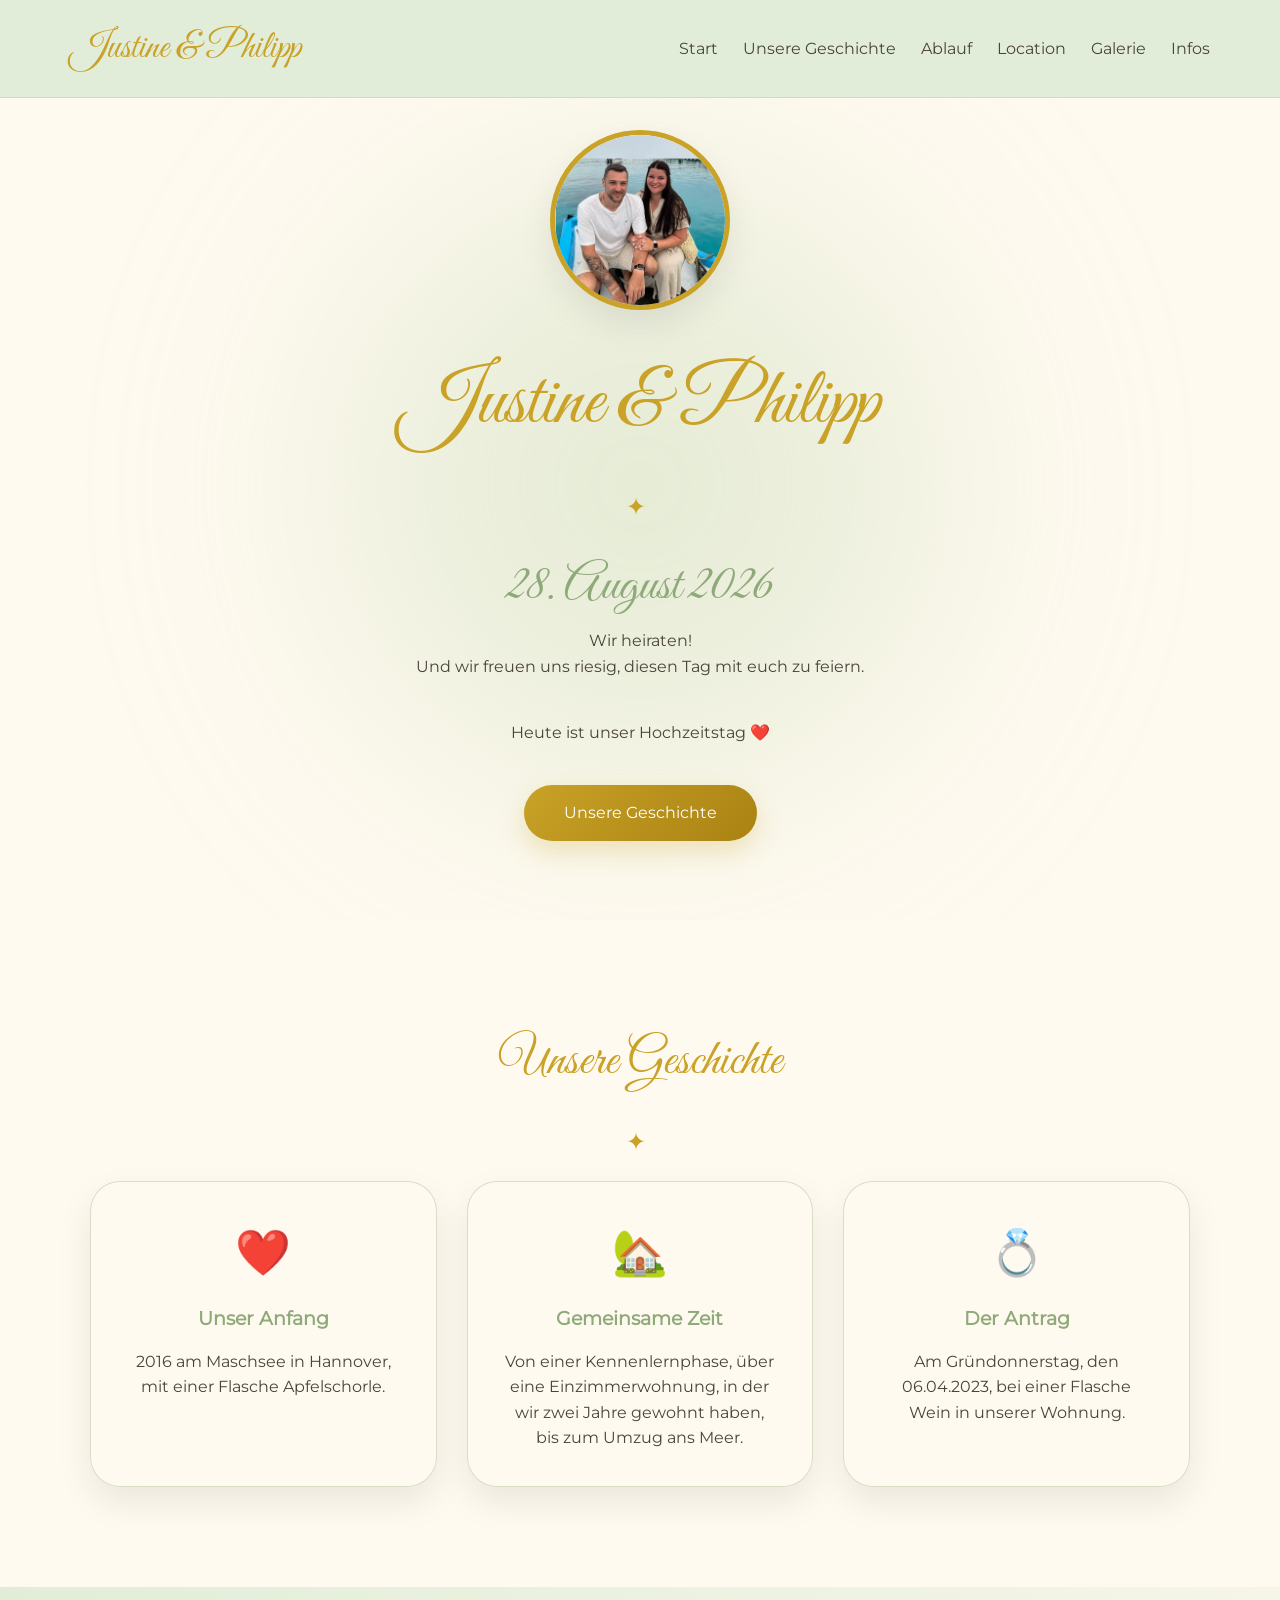
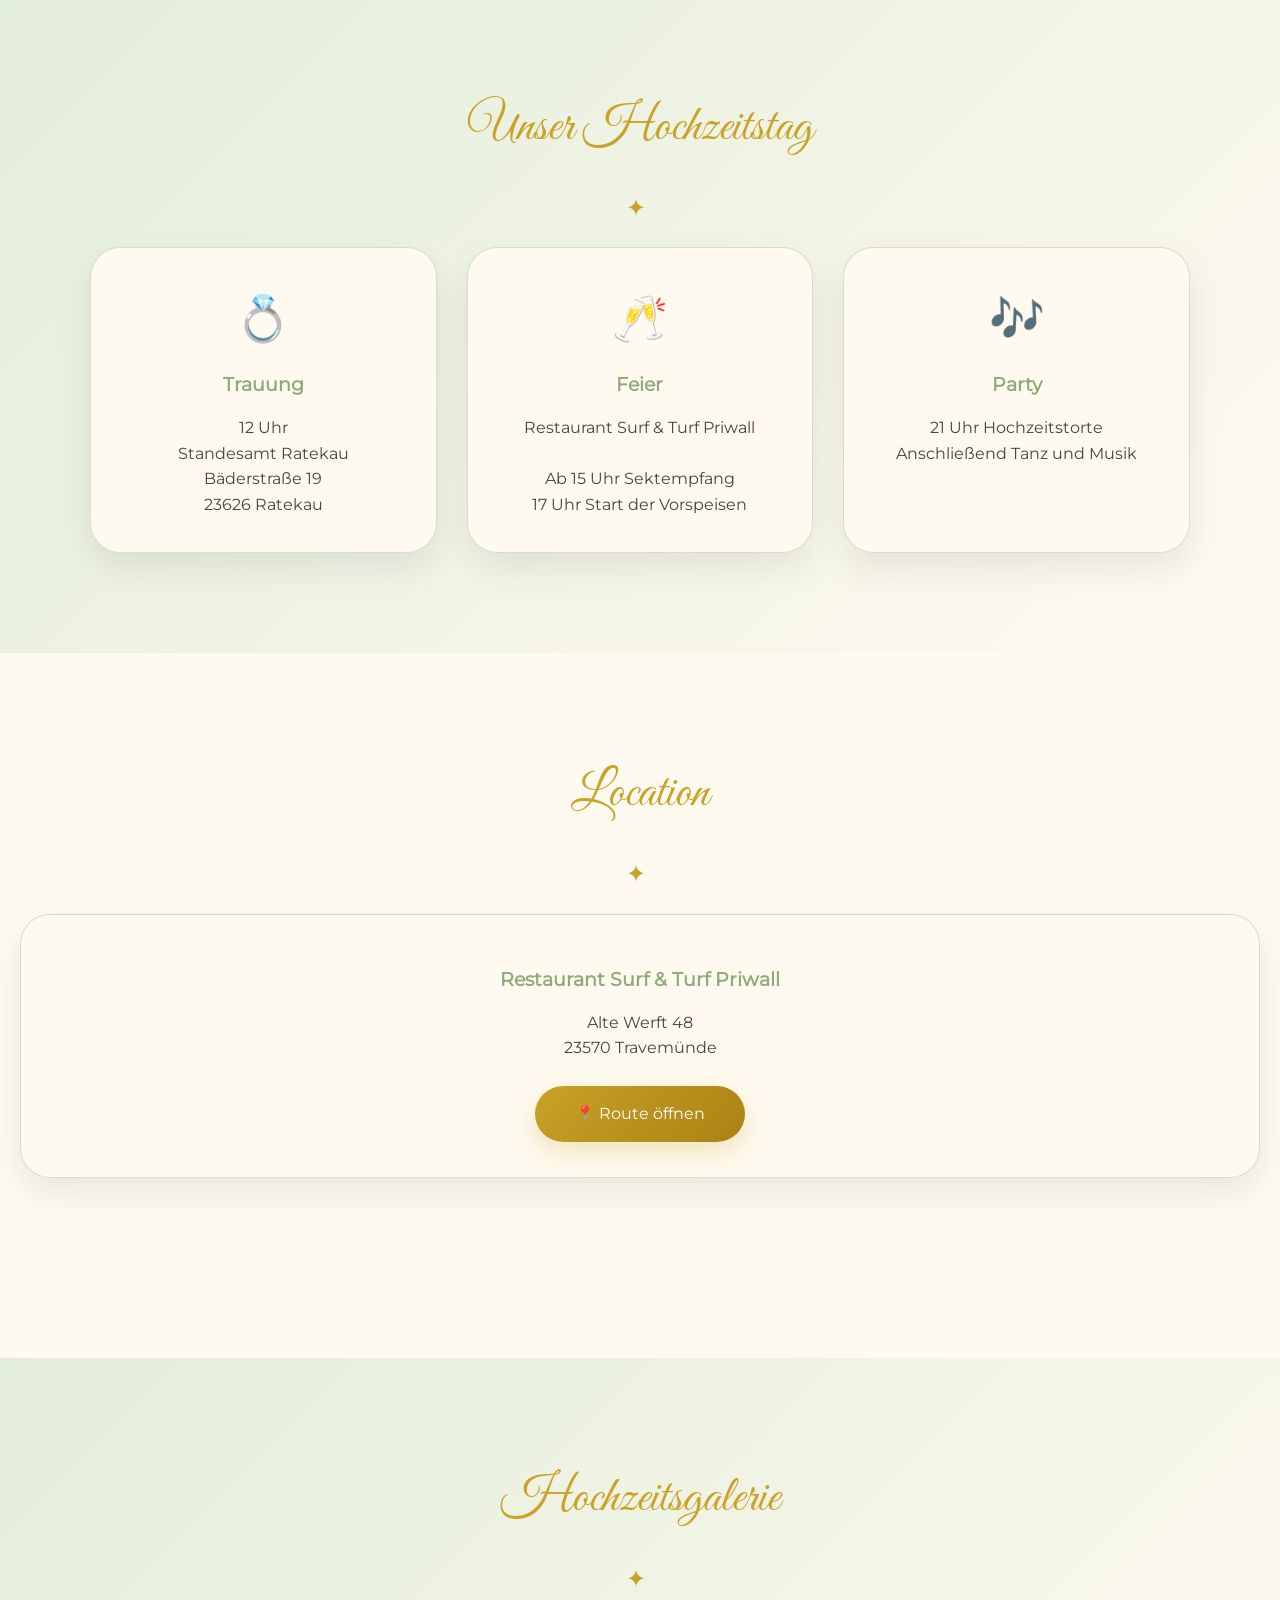
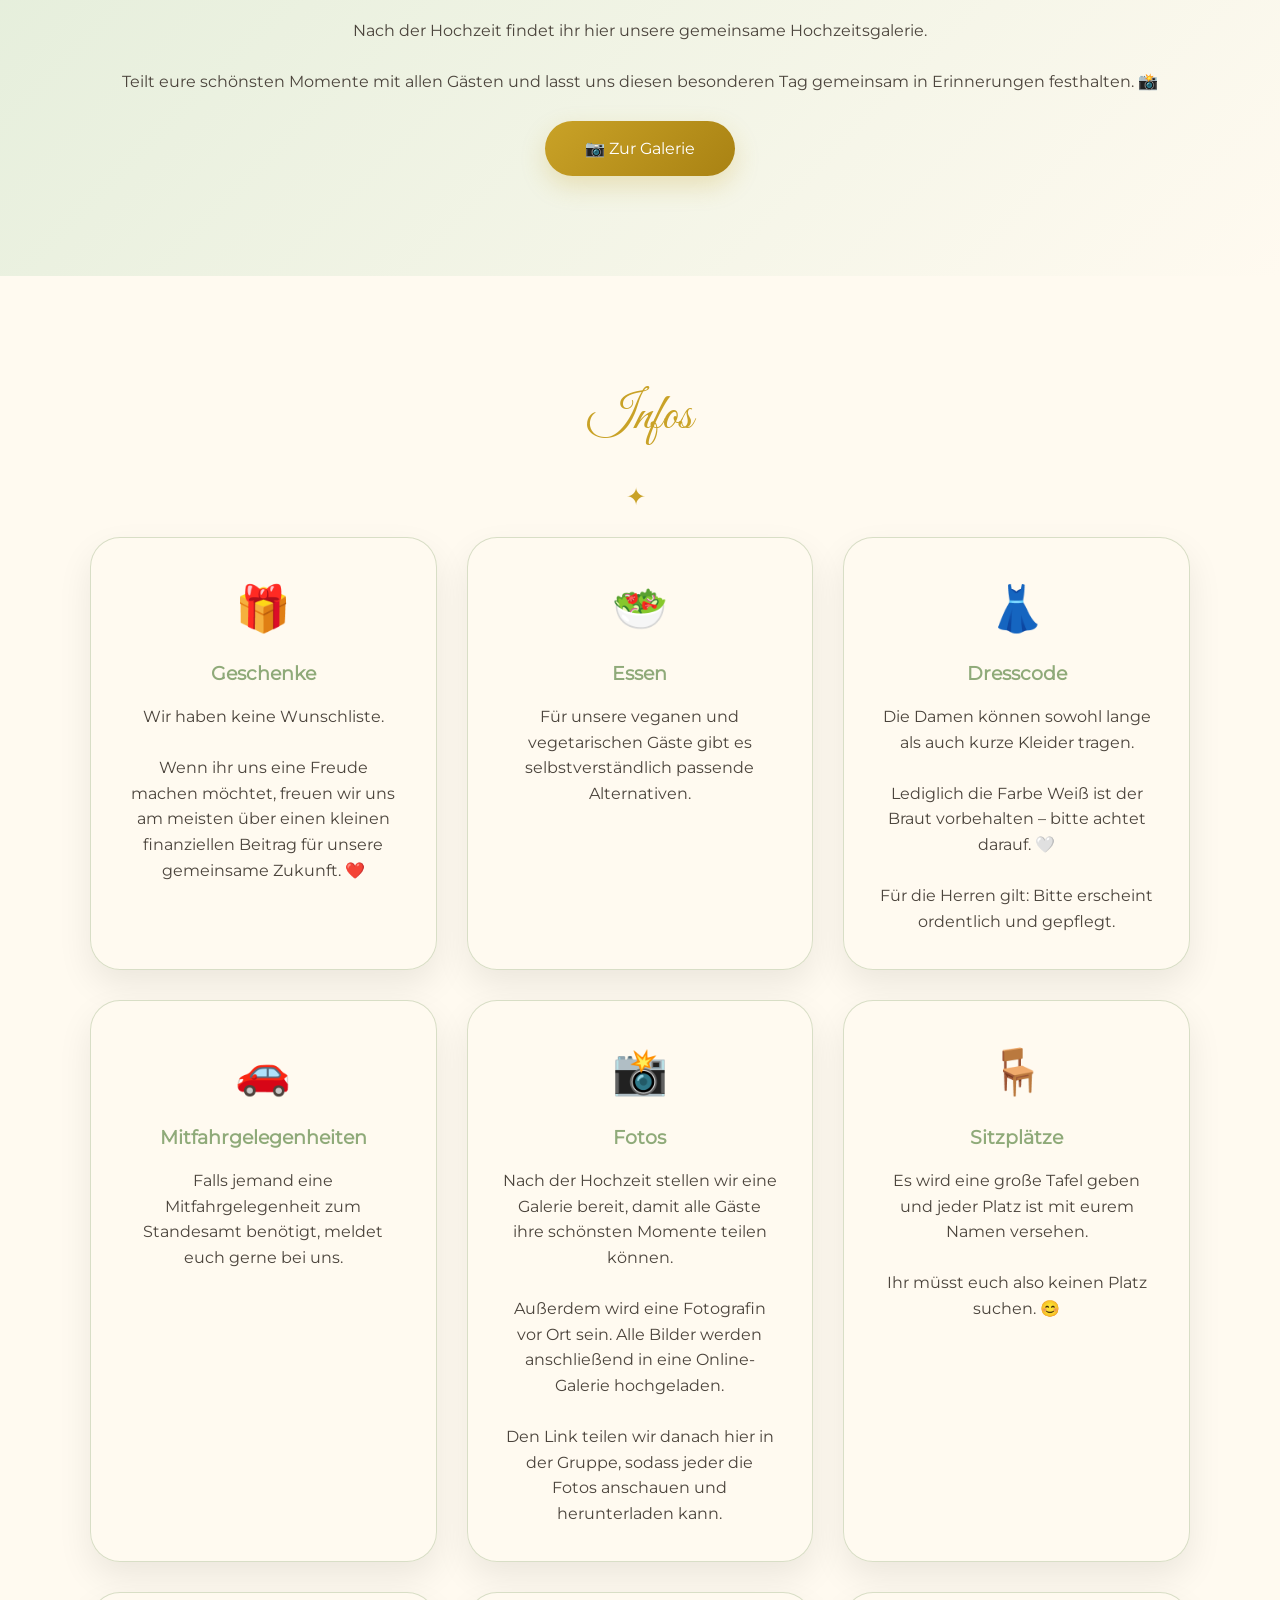
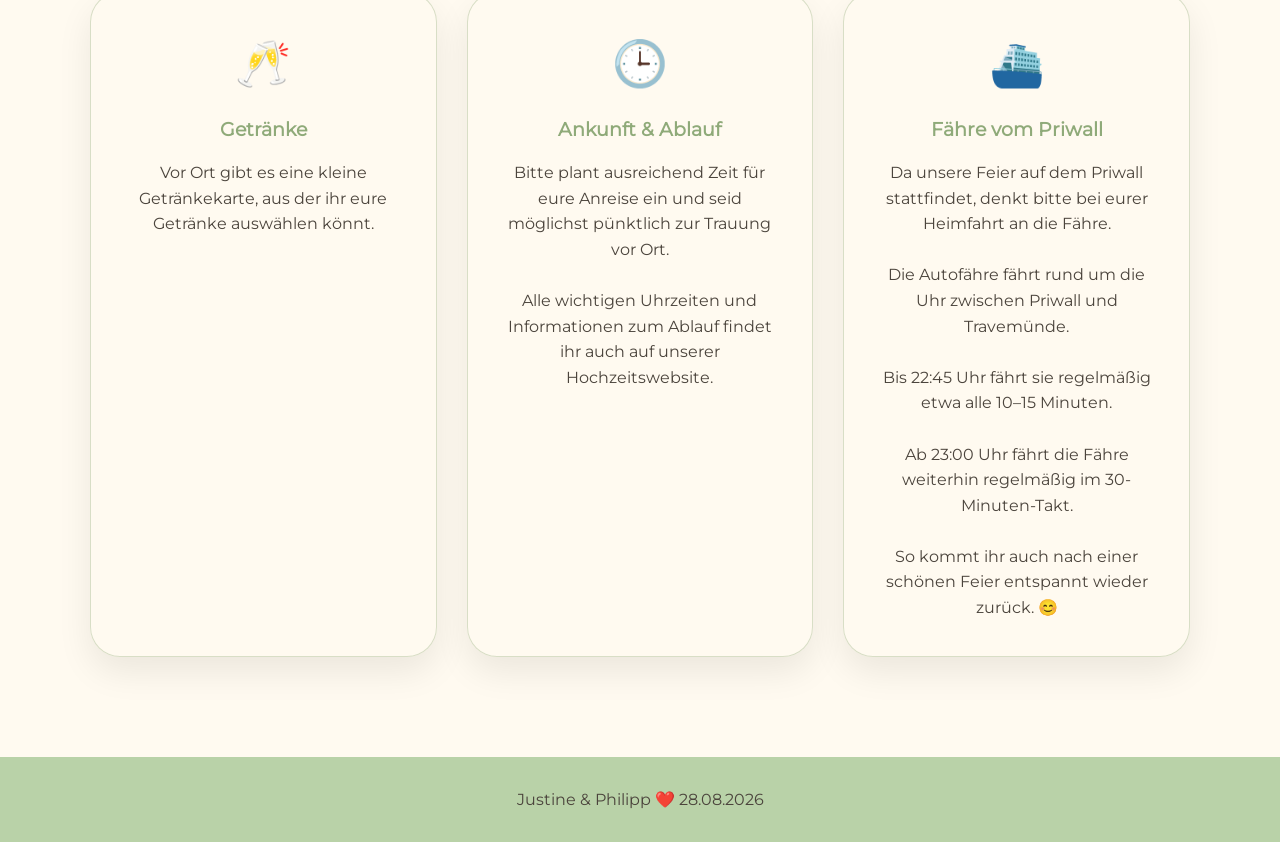
==== commit 634bf8bc: "Fix HTML formatting and restore content" ====
--- a/index.html
+++ b/index.html
@@ -268,7 +268,7 @@
 
 <p>
 
-Am Maschsee in Hannover,
+2016 am Maschsee in Hannover,
 mit einer Flasche Apfelschorle.
 
 </p>
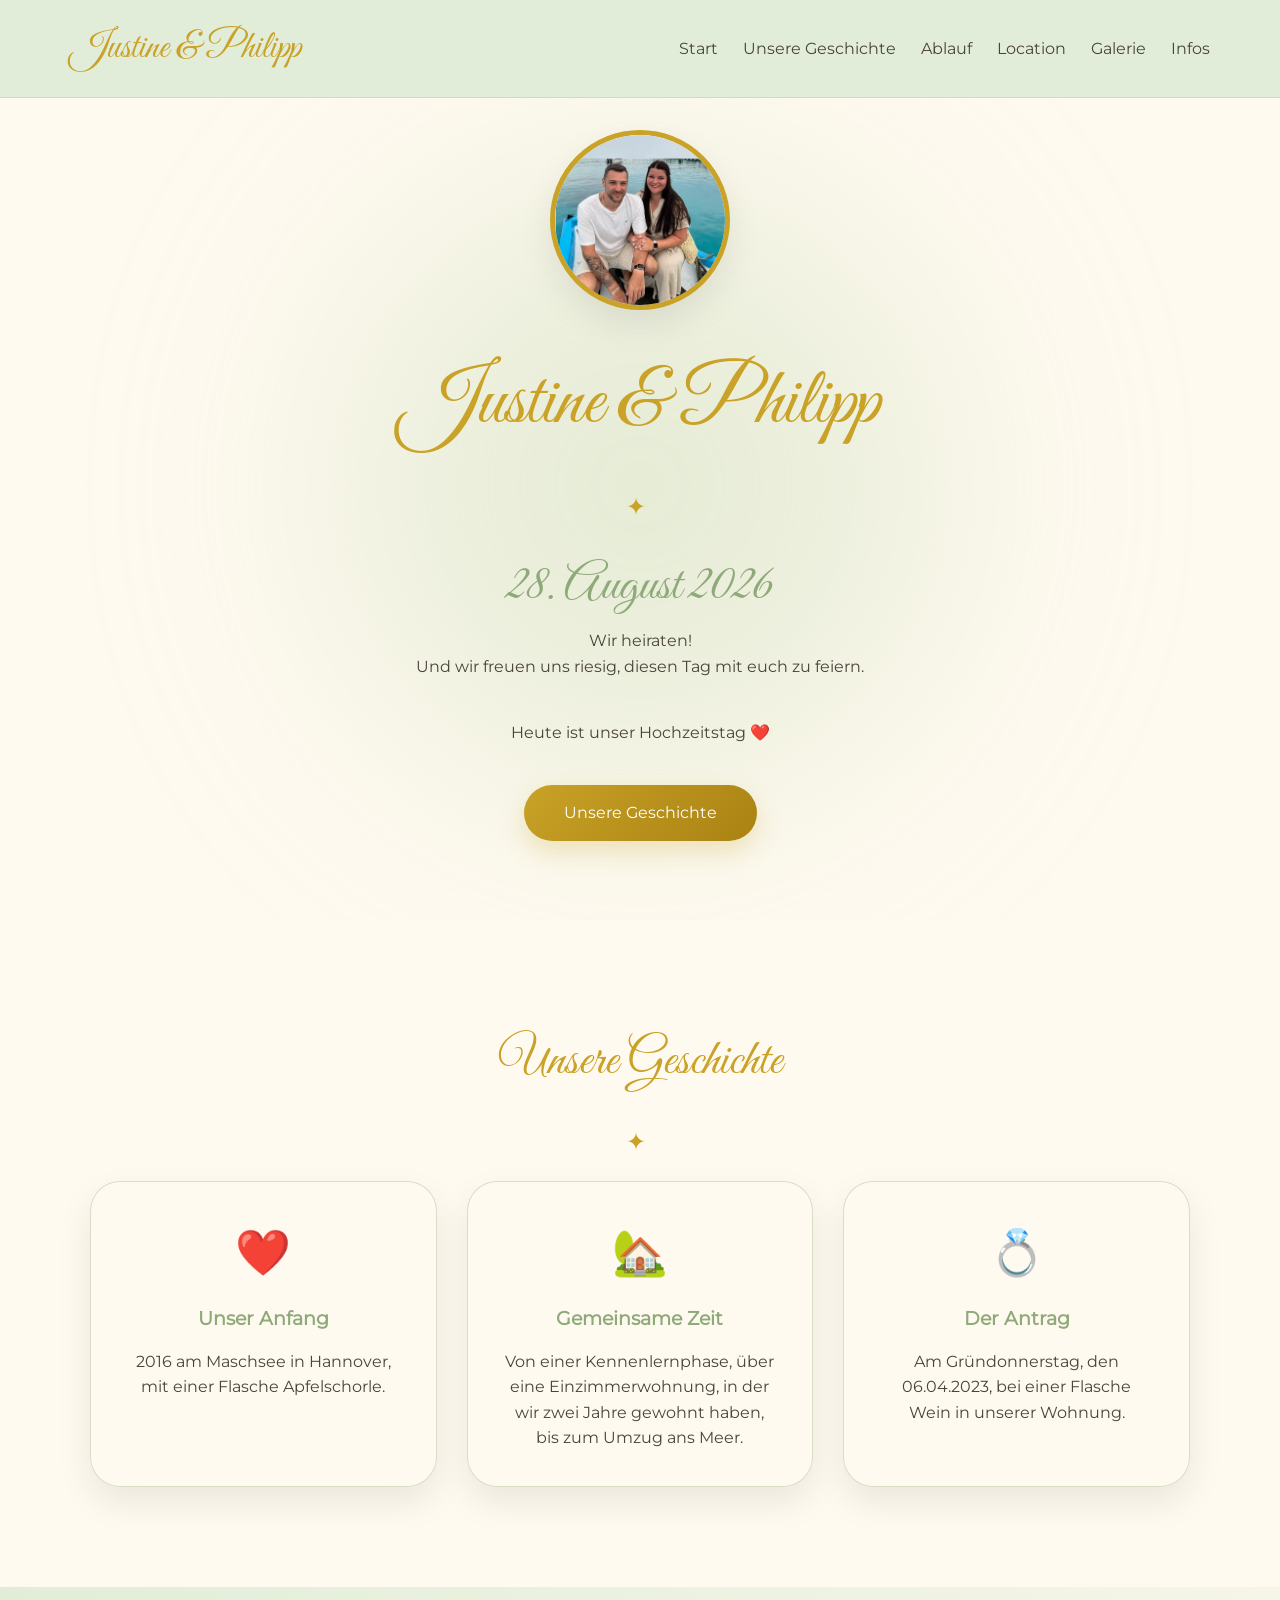
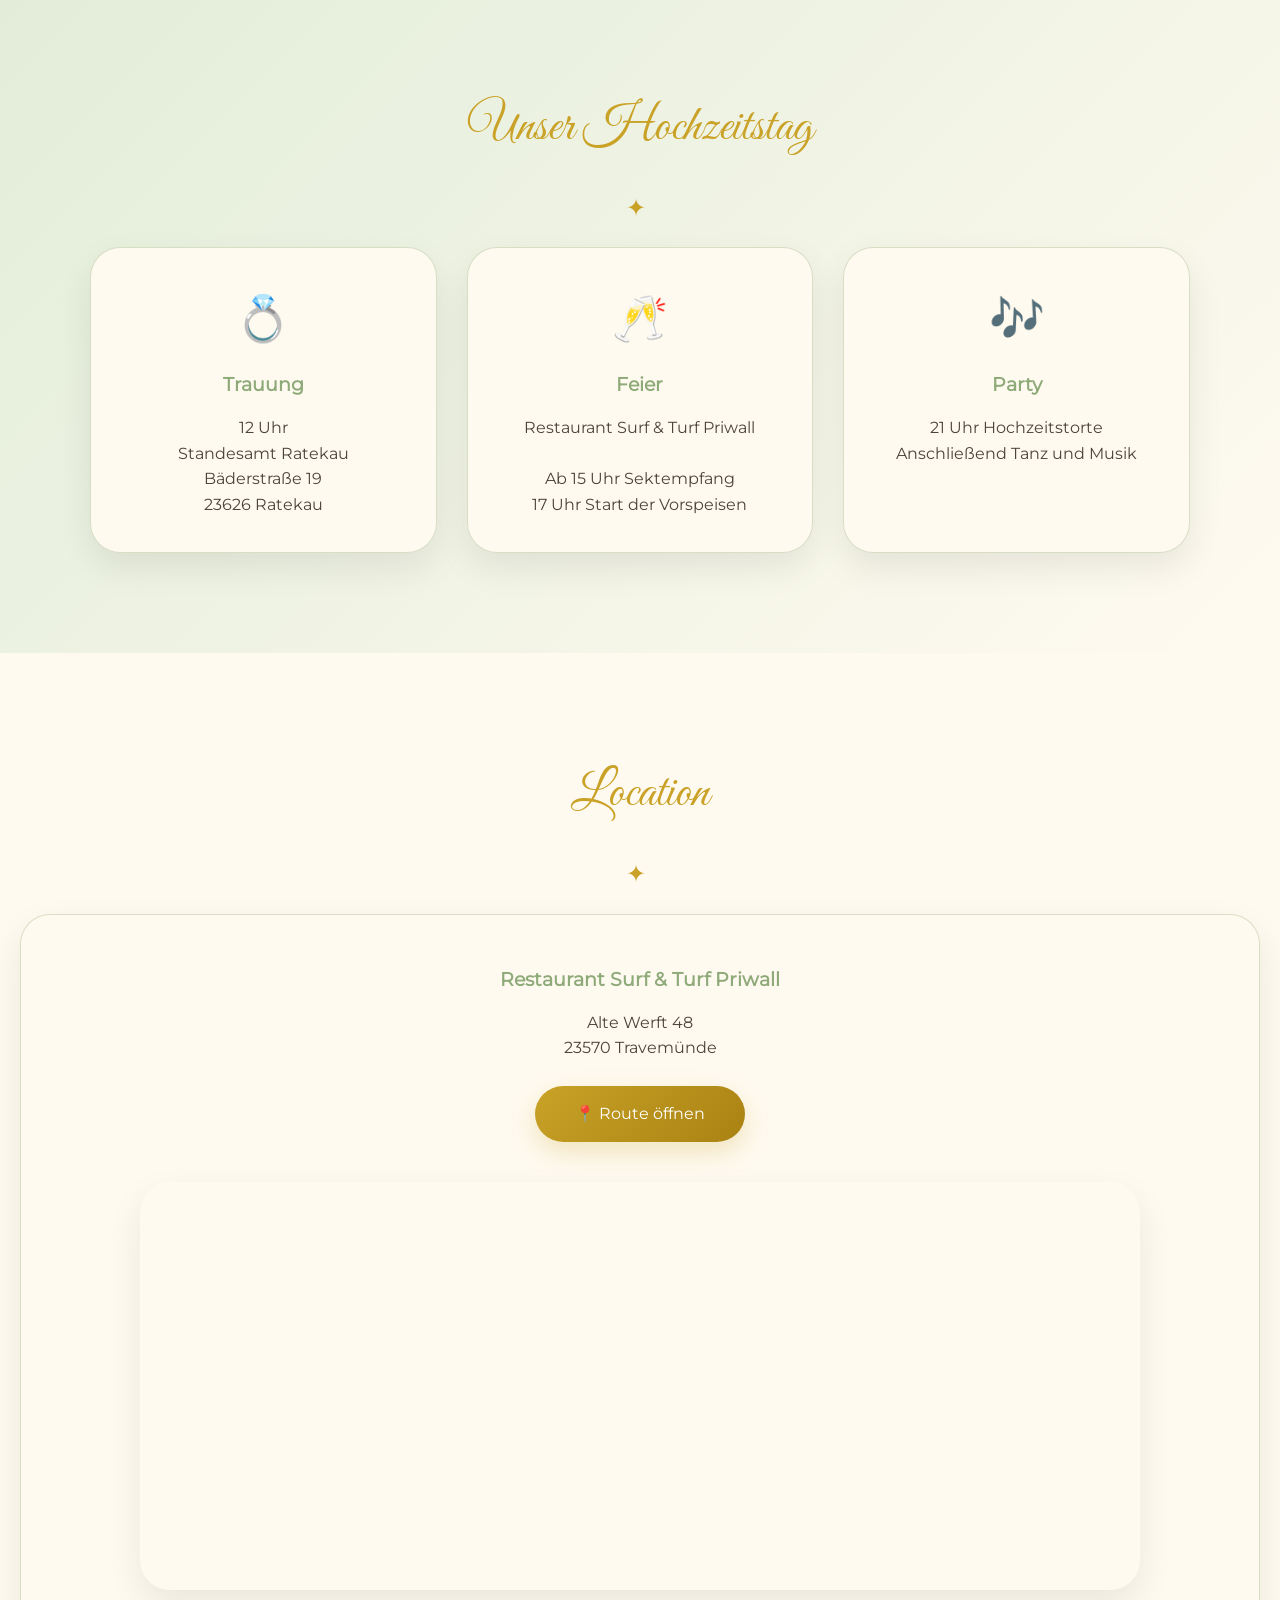
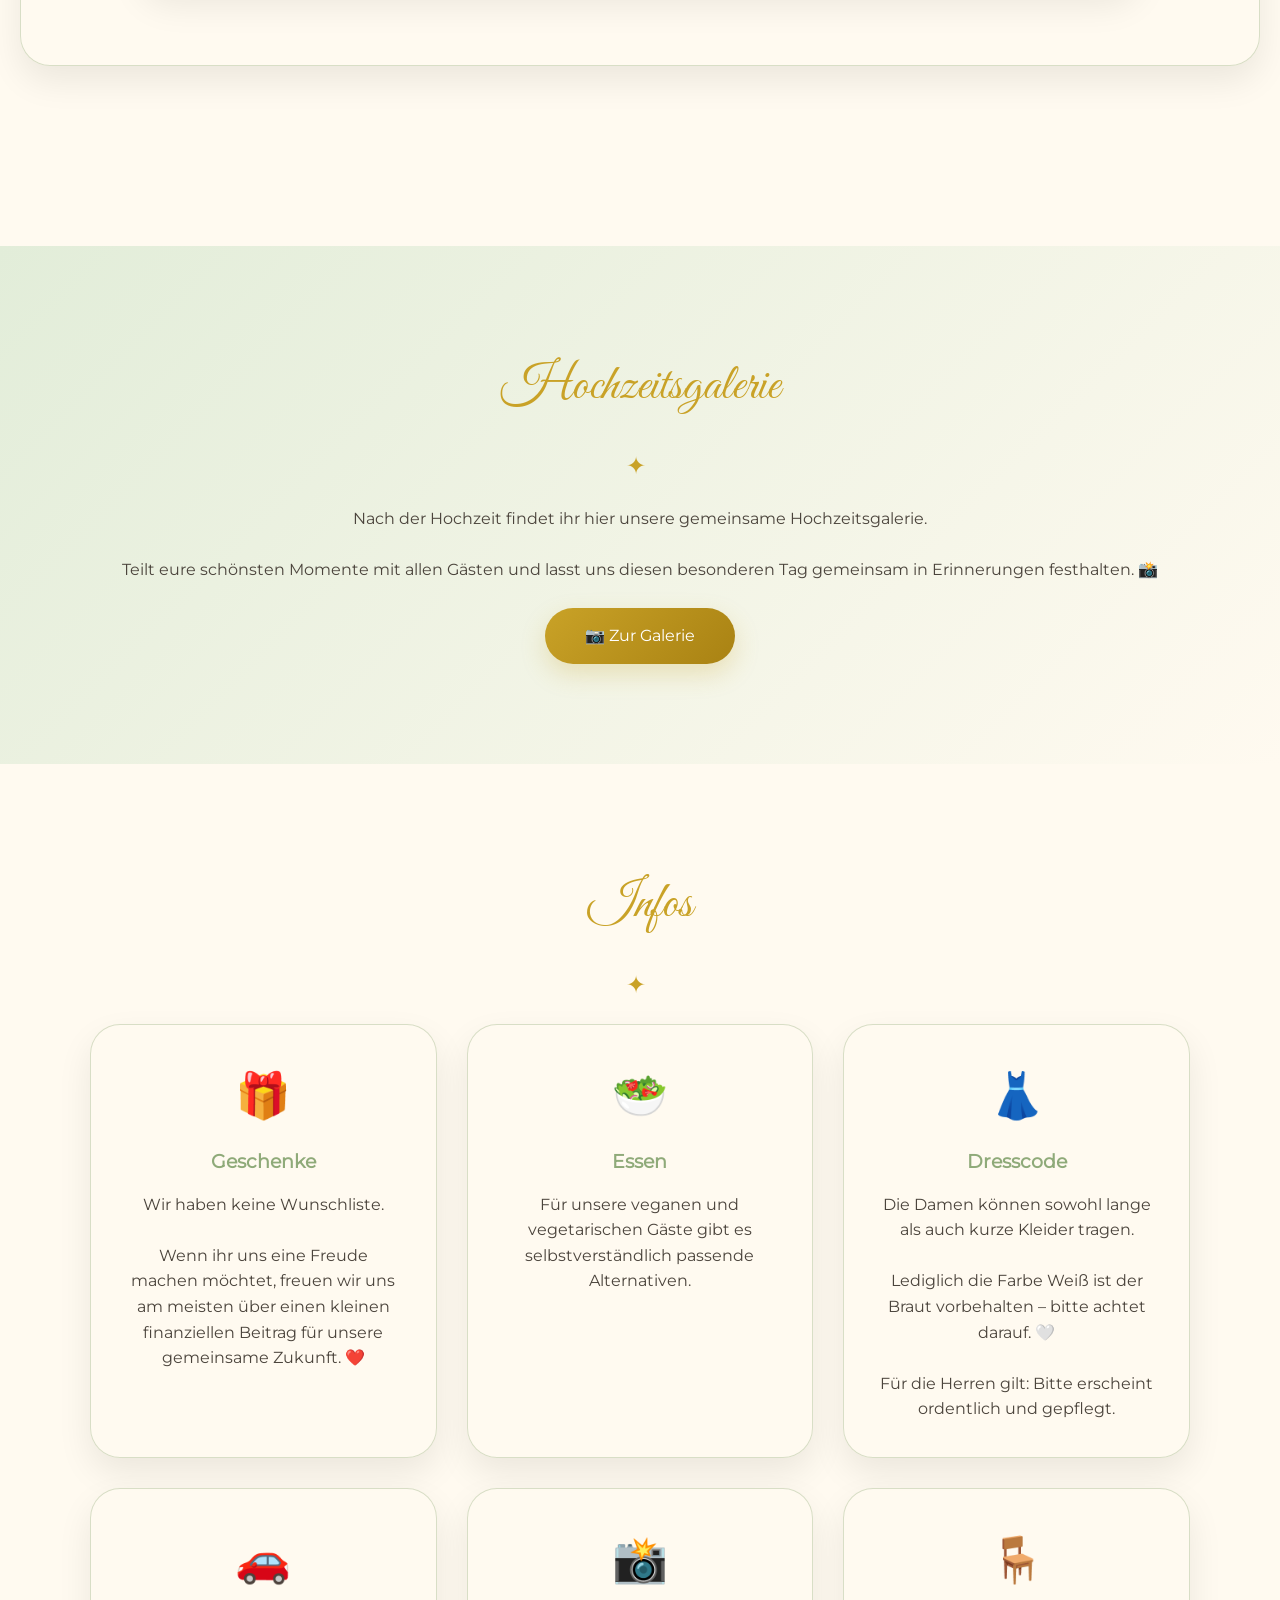
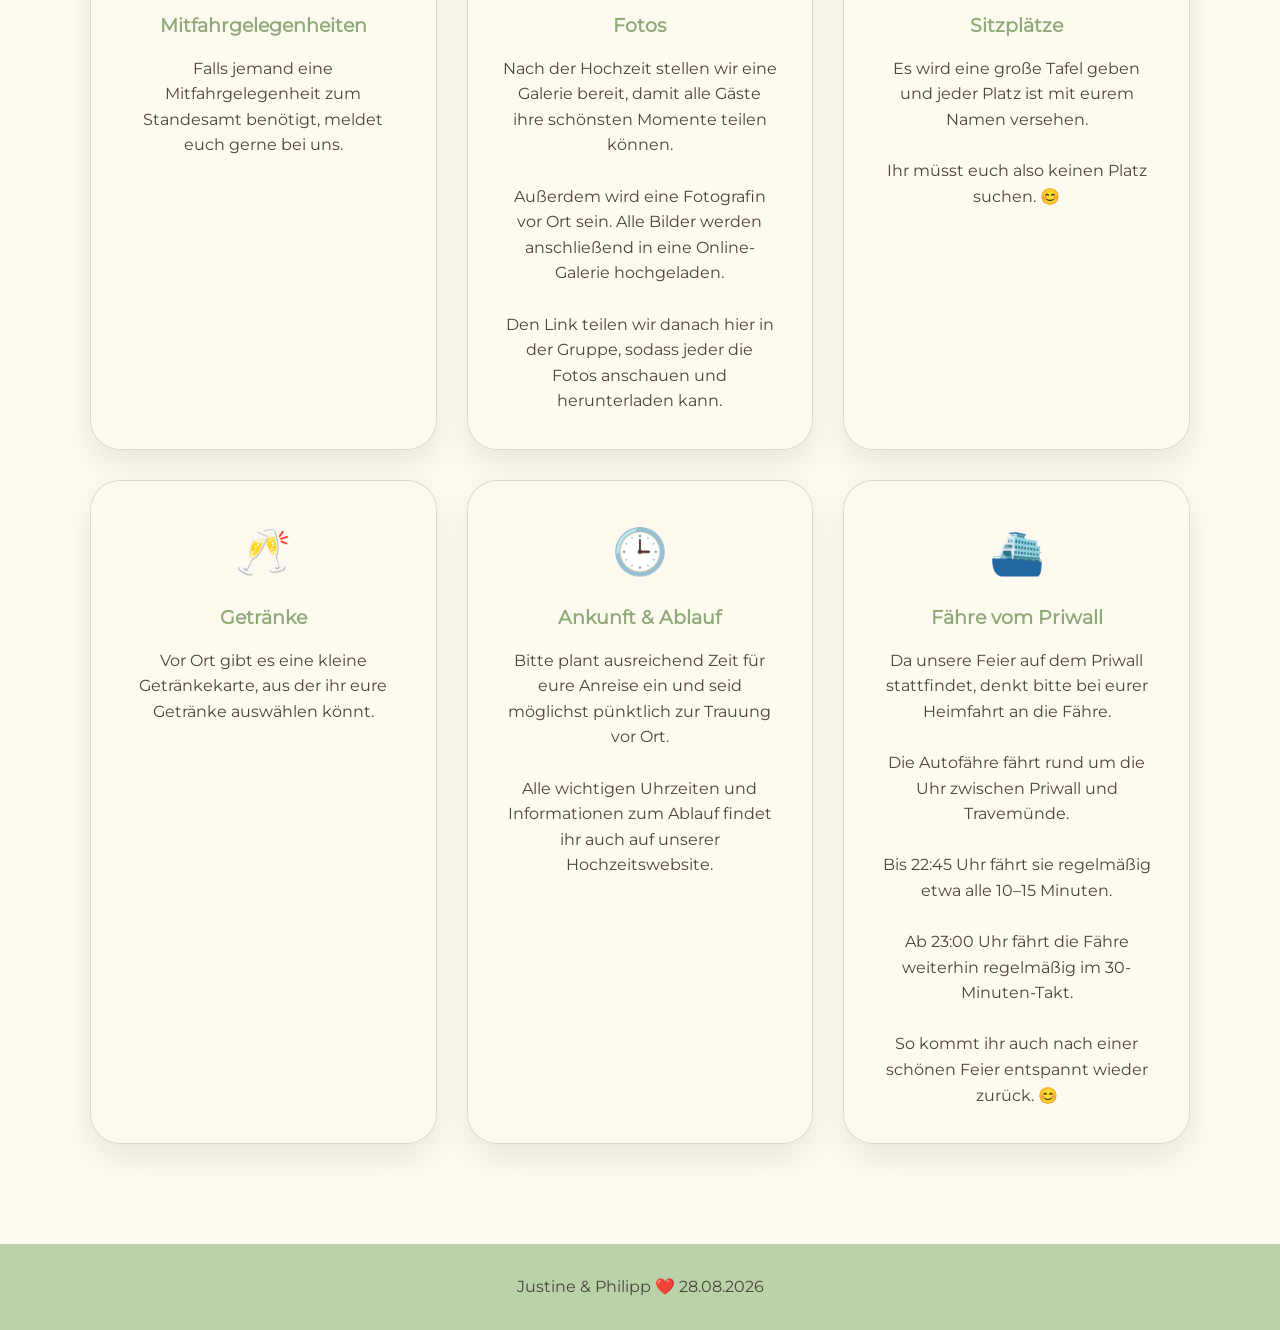
==== commit 9c72f8a6: "Update index.html" ====
--- a/index.html
+++ b/index.html
@@ -543,7 +543,16 @@
 
 </a>
 
-
+<div class="map-container">
+
+<iframe
+    src="https://www.google.com/maps?q=Alte+Werft+48+23570+Travemünde&output=embed"
+    loading="lazy"
+    title="Google Maps - Restaurant Surf & Turf Priwall"
+    allowfullscreen>
+</iframe>
+
+</div>
 
 </div>
 
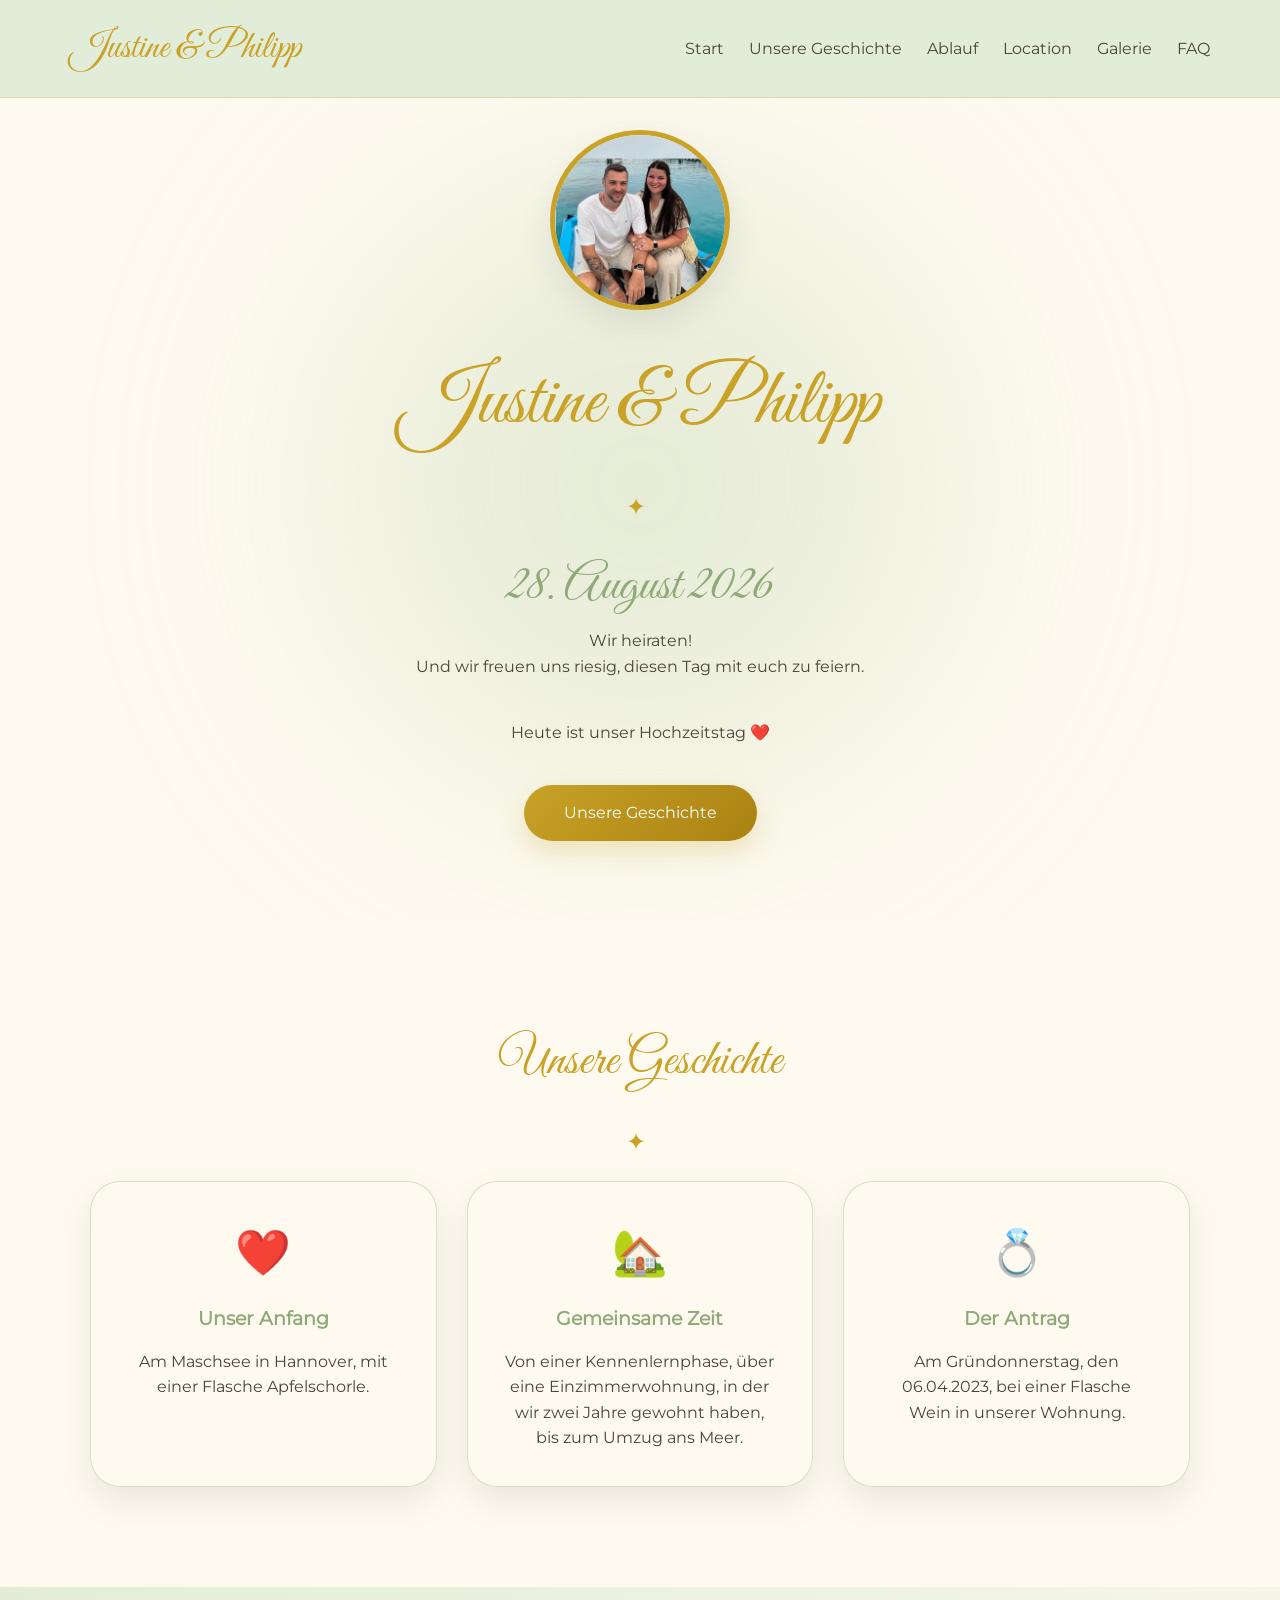
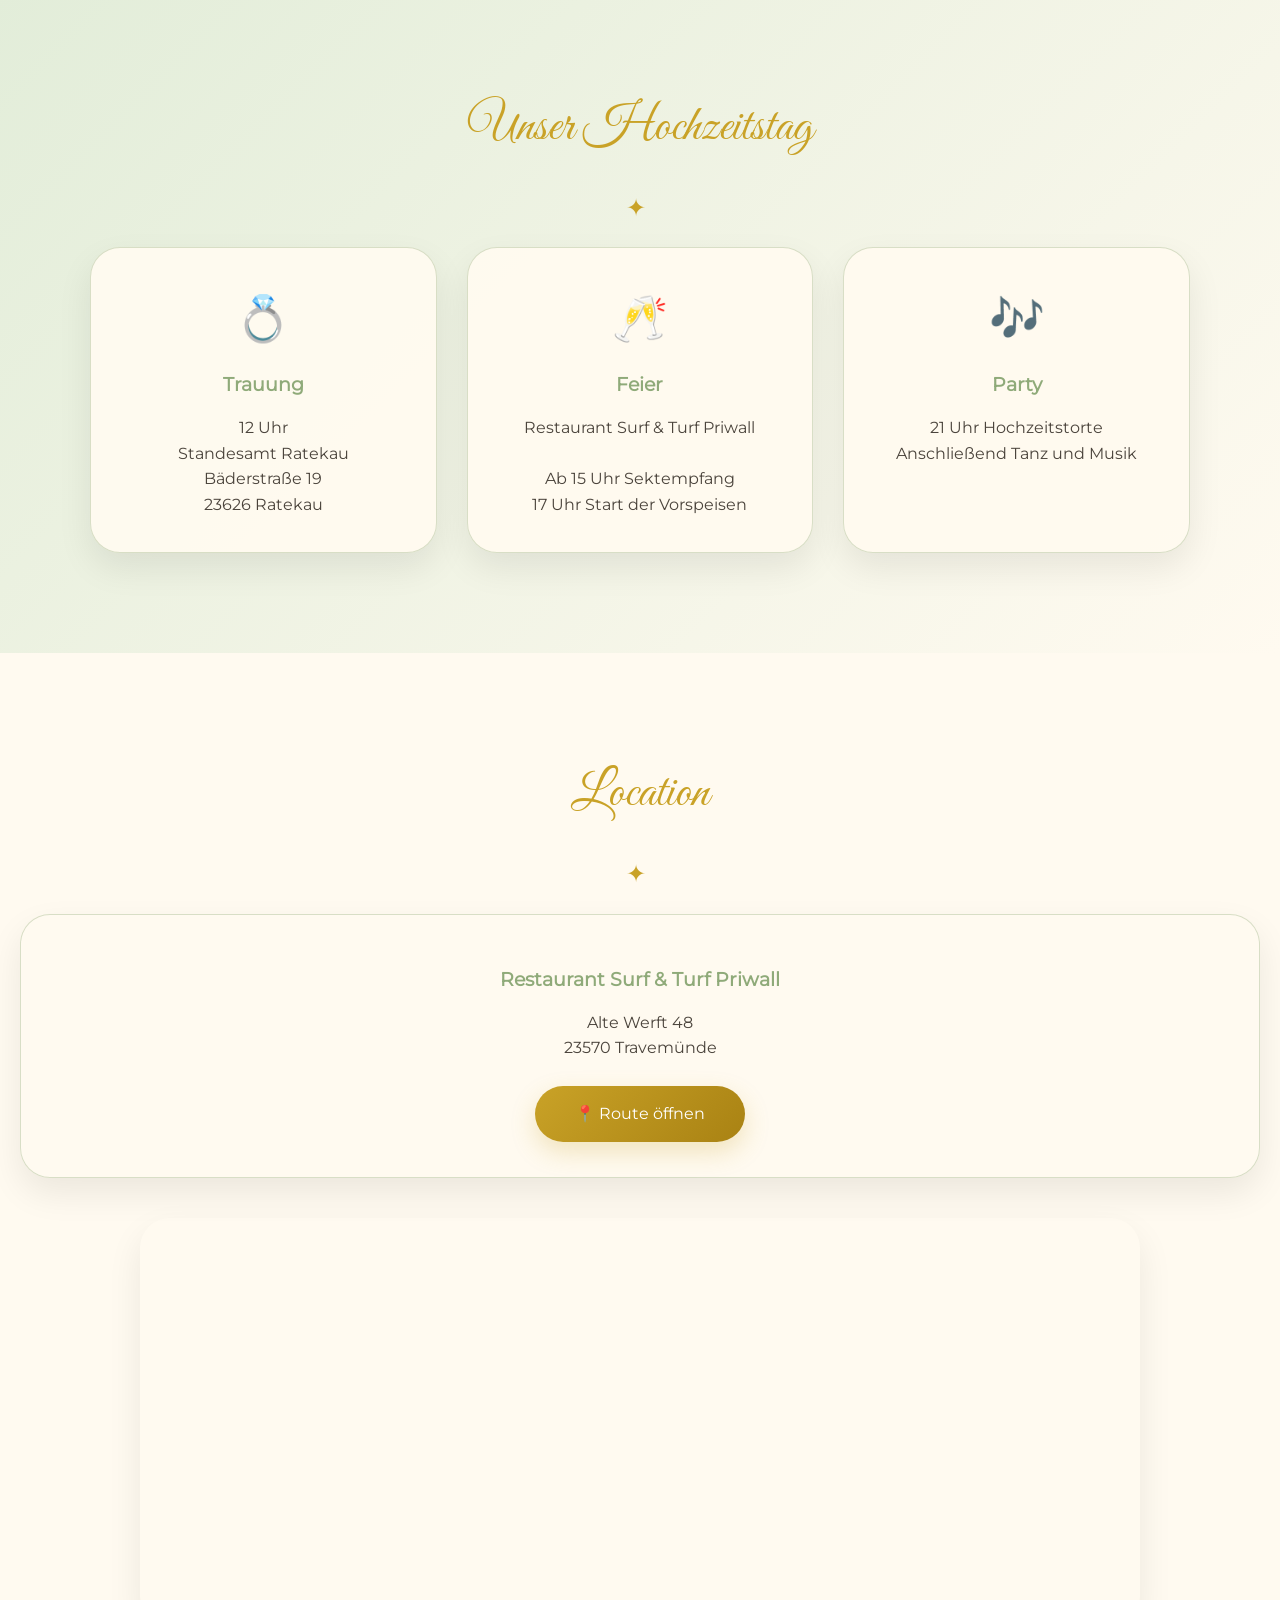
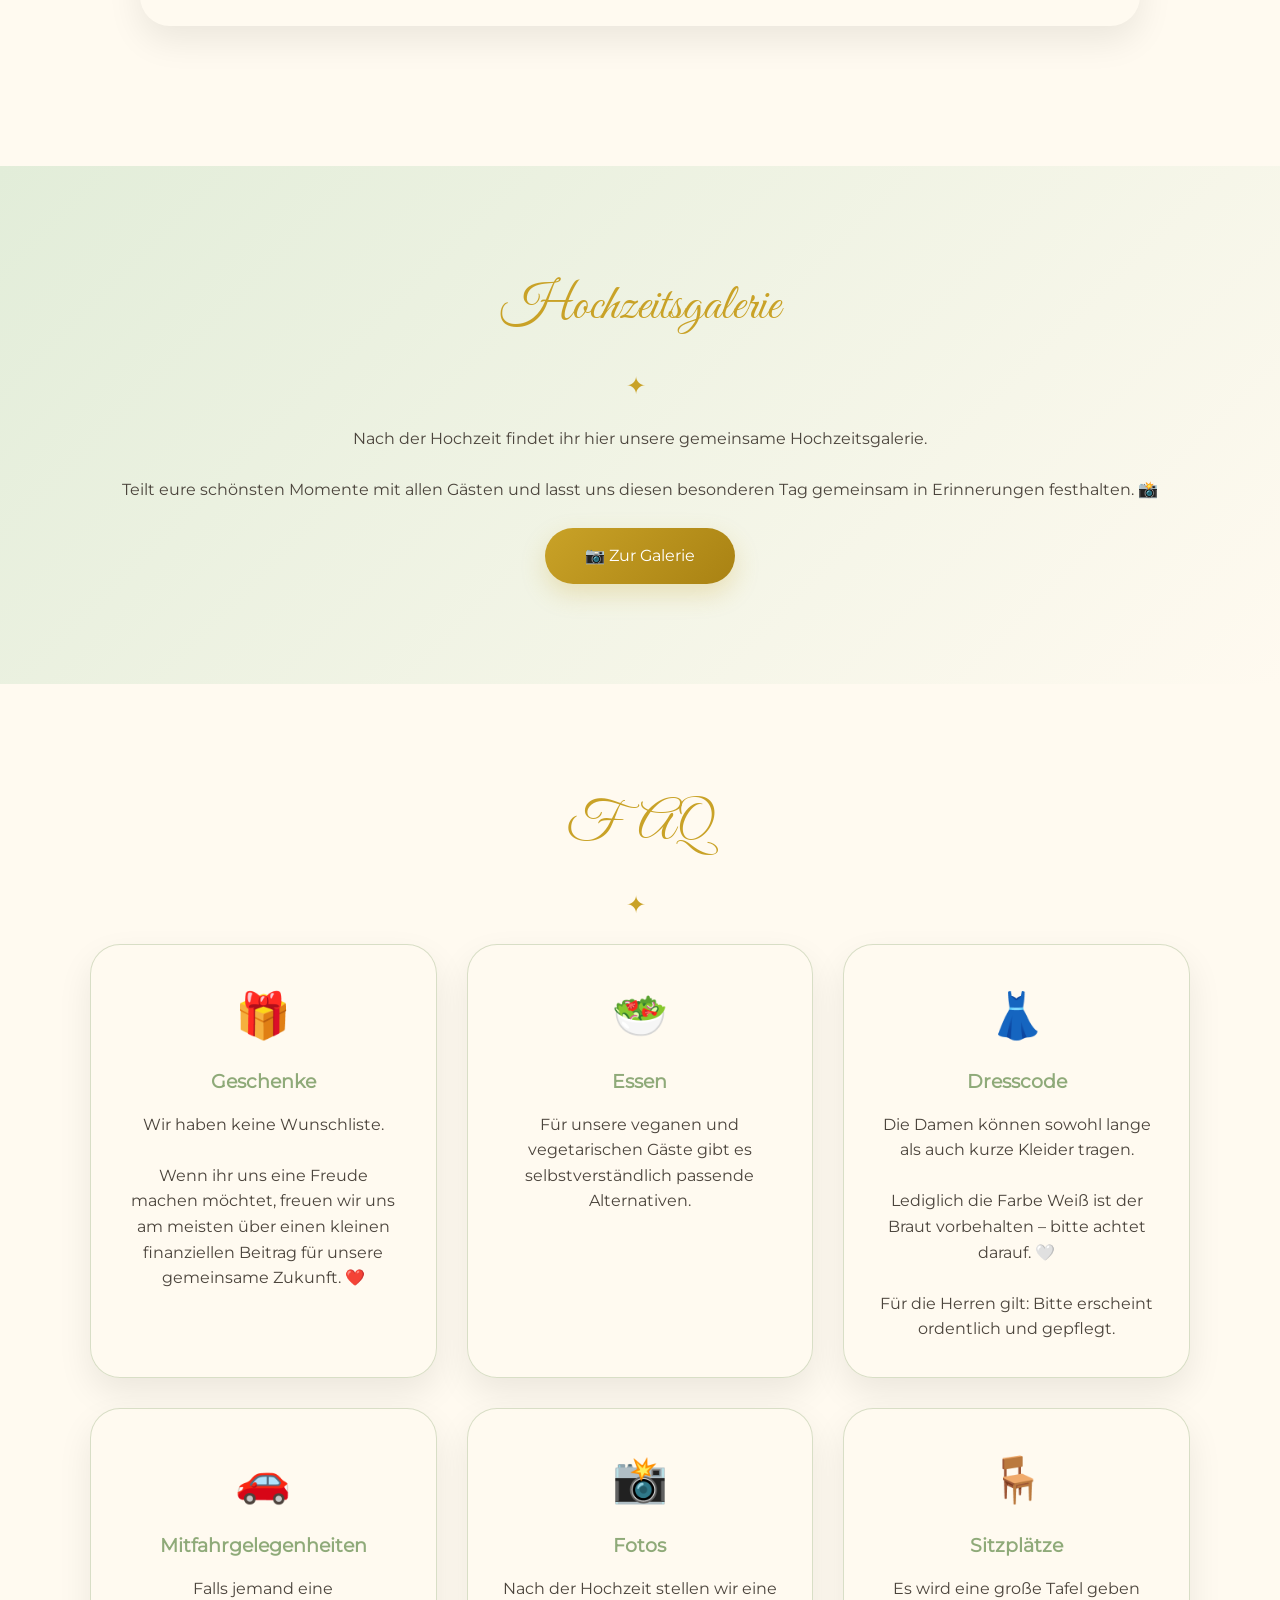
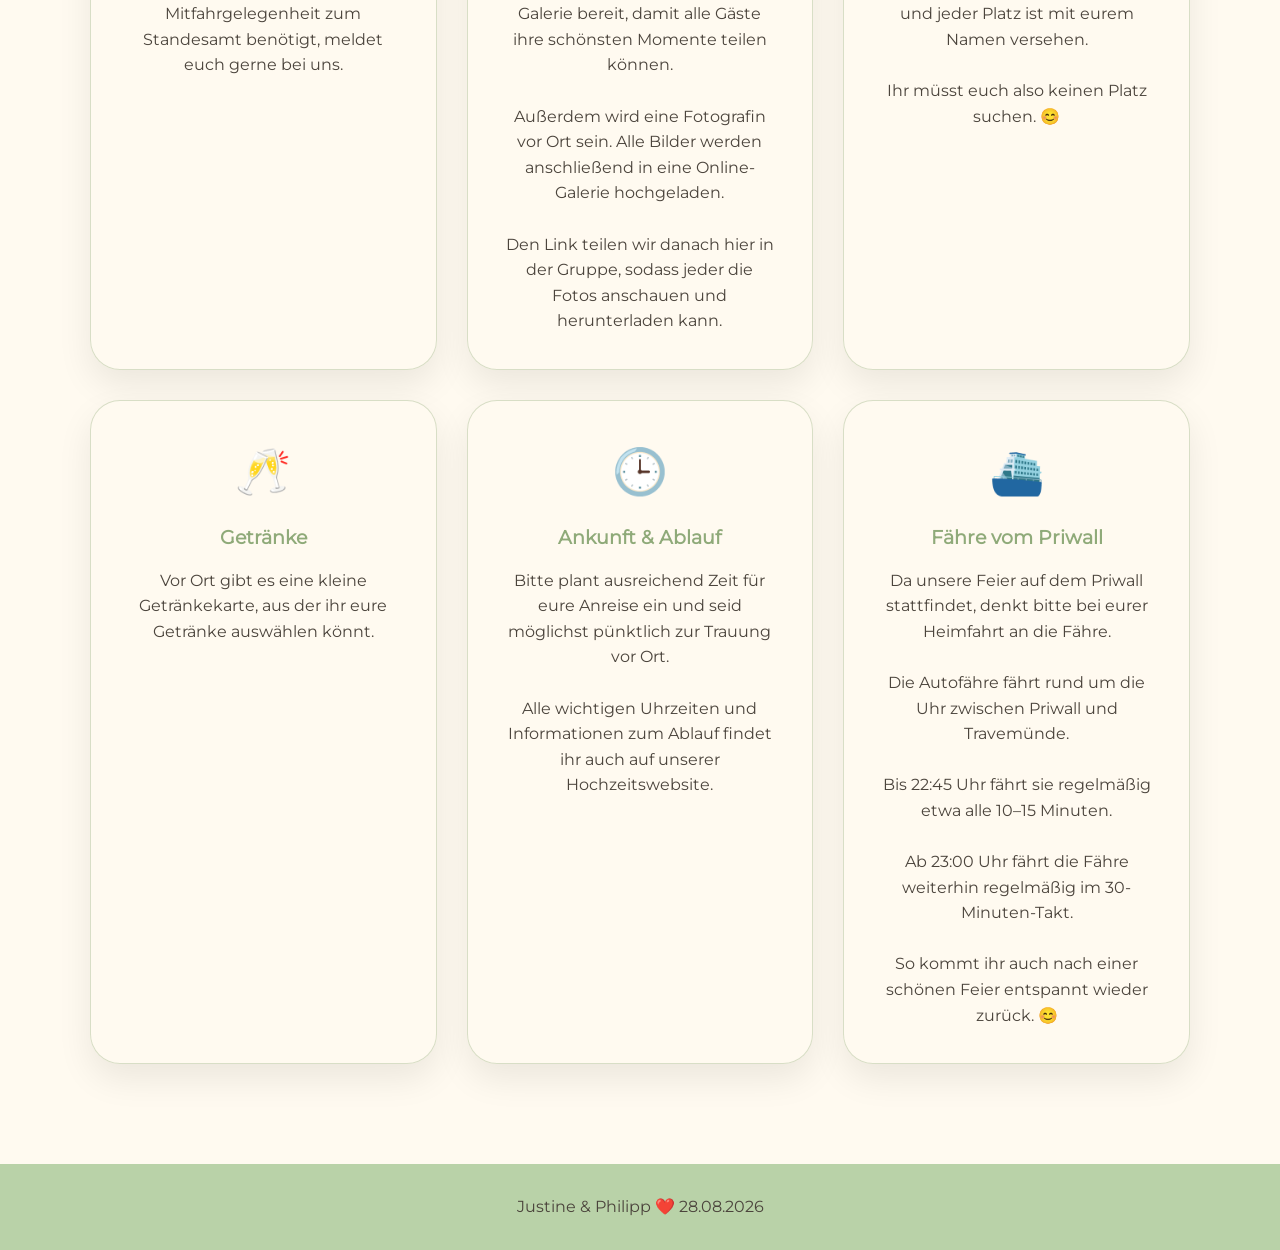
==== commit 1f05c457: "Add files via upload" ====
--- a/index.html
+++ b/index.html
@@ -88,7 +88,7 @@
 
 <li>
 <a href="#faq">
-Infos
+FAQ
 </a>
 </li>
 
@@ -115,8 +115,14 @@
 
 <div class="photo-placeholder">
 
-<img src="images/paarfoto.webp"
-alt="Justine und Philipp">
+<img
+    src="images/paarfoto.jpeg"
+    alt="Justine und Philipp"
+    width="180"
+    height="180"
+    loading="eager"
+    fetchpriority="high"
+    decoding="async">
 
 </div>
 
@@ -268,7 +274,7 @@
 
 <p>
 
-2016 am Maschsee in Hannover,
+Am Maschsee in Hannover,
 mit einer Flasche Apfelschorle.
 
 </p>
@@ -543,6 +549,11 @@
 
 </a>
 
+
+
+</div>
+
+
 <div class="map-container">
 
 <iframe
@@ -554,23 +565,6 @@
 
 </div>
 
-</div>
-
-
-
-
-
-
-<div class="map-container">
-
-
-
-
-
-</div>
-
-
-
 
 </section>
 
@@ -645,7 +639,7 @@
 
 
 <h2>
-Infos
+FAQ
 </h2>
 
 
@@ -997,4 +991,4 @@
 </body>
 
 
-</html>
+</html>
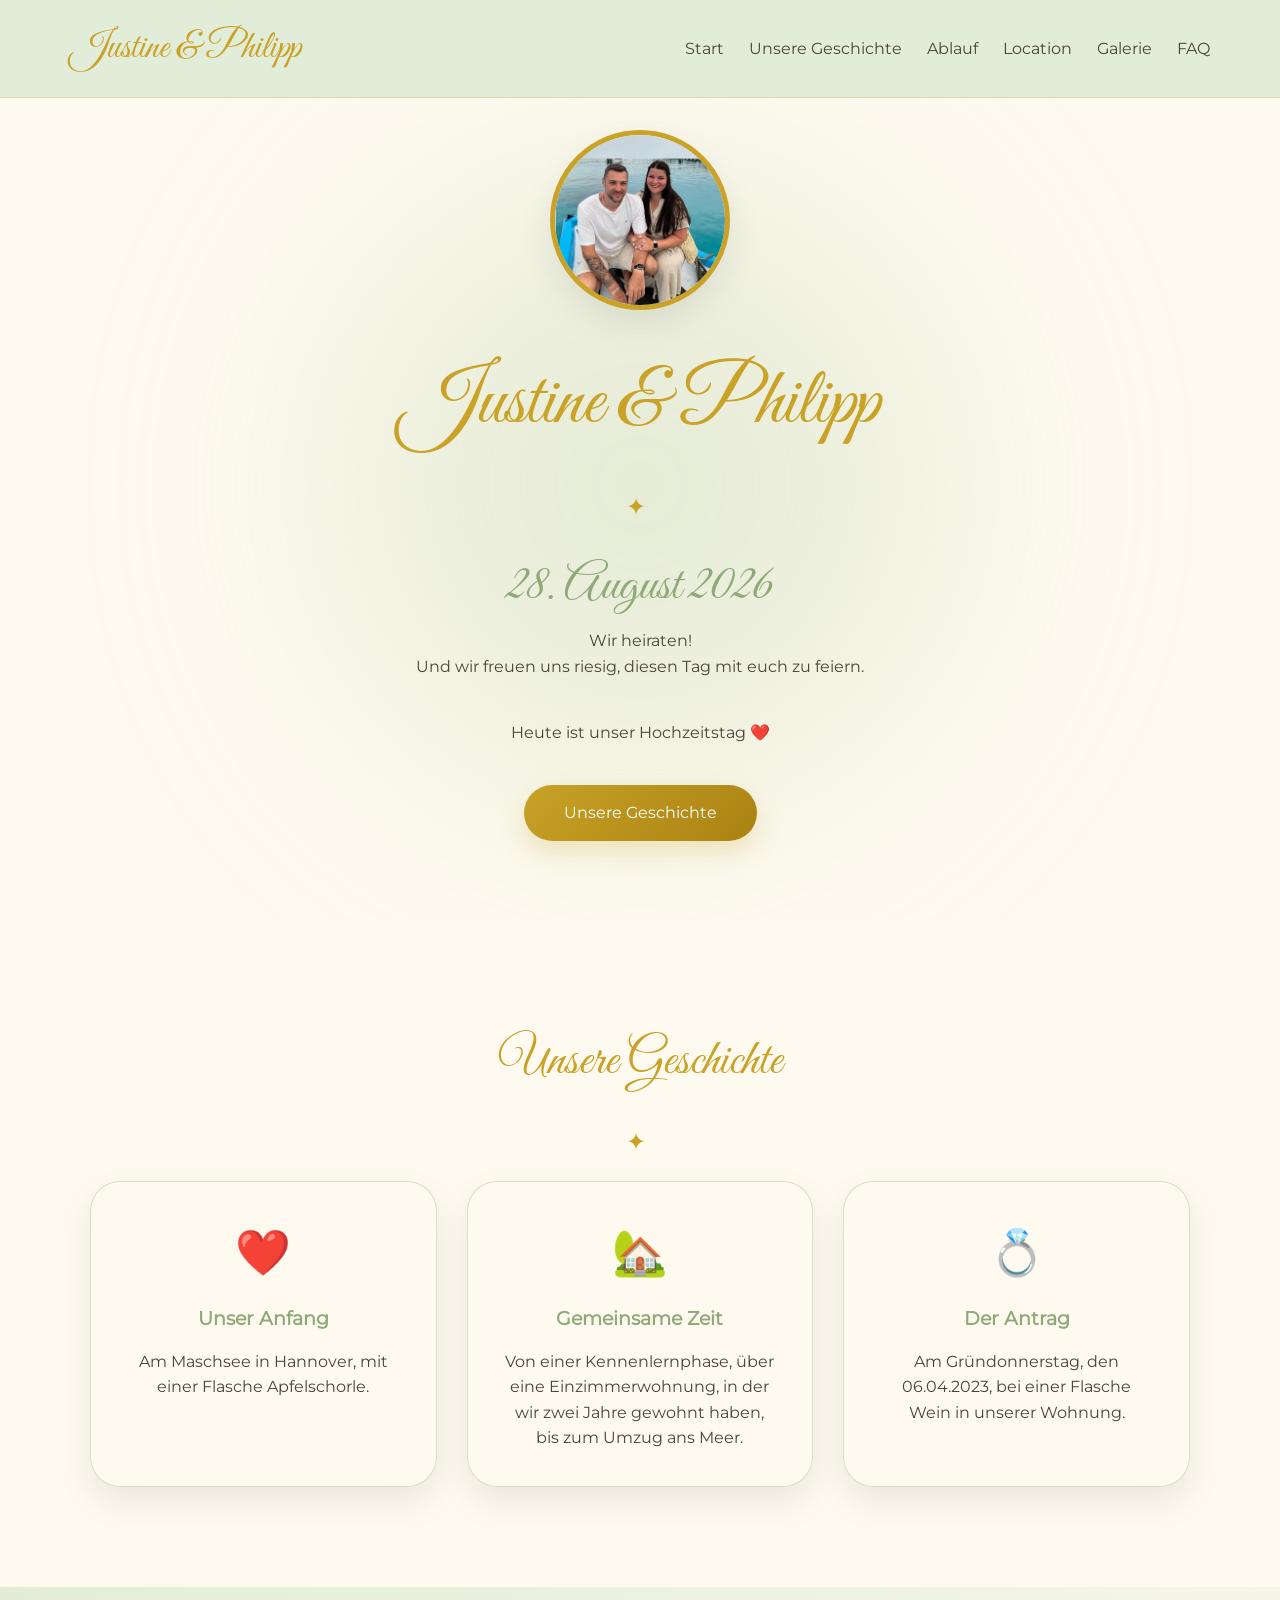
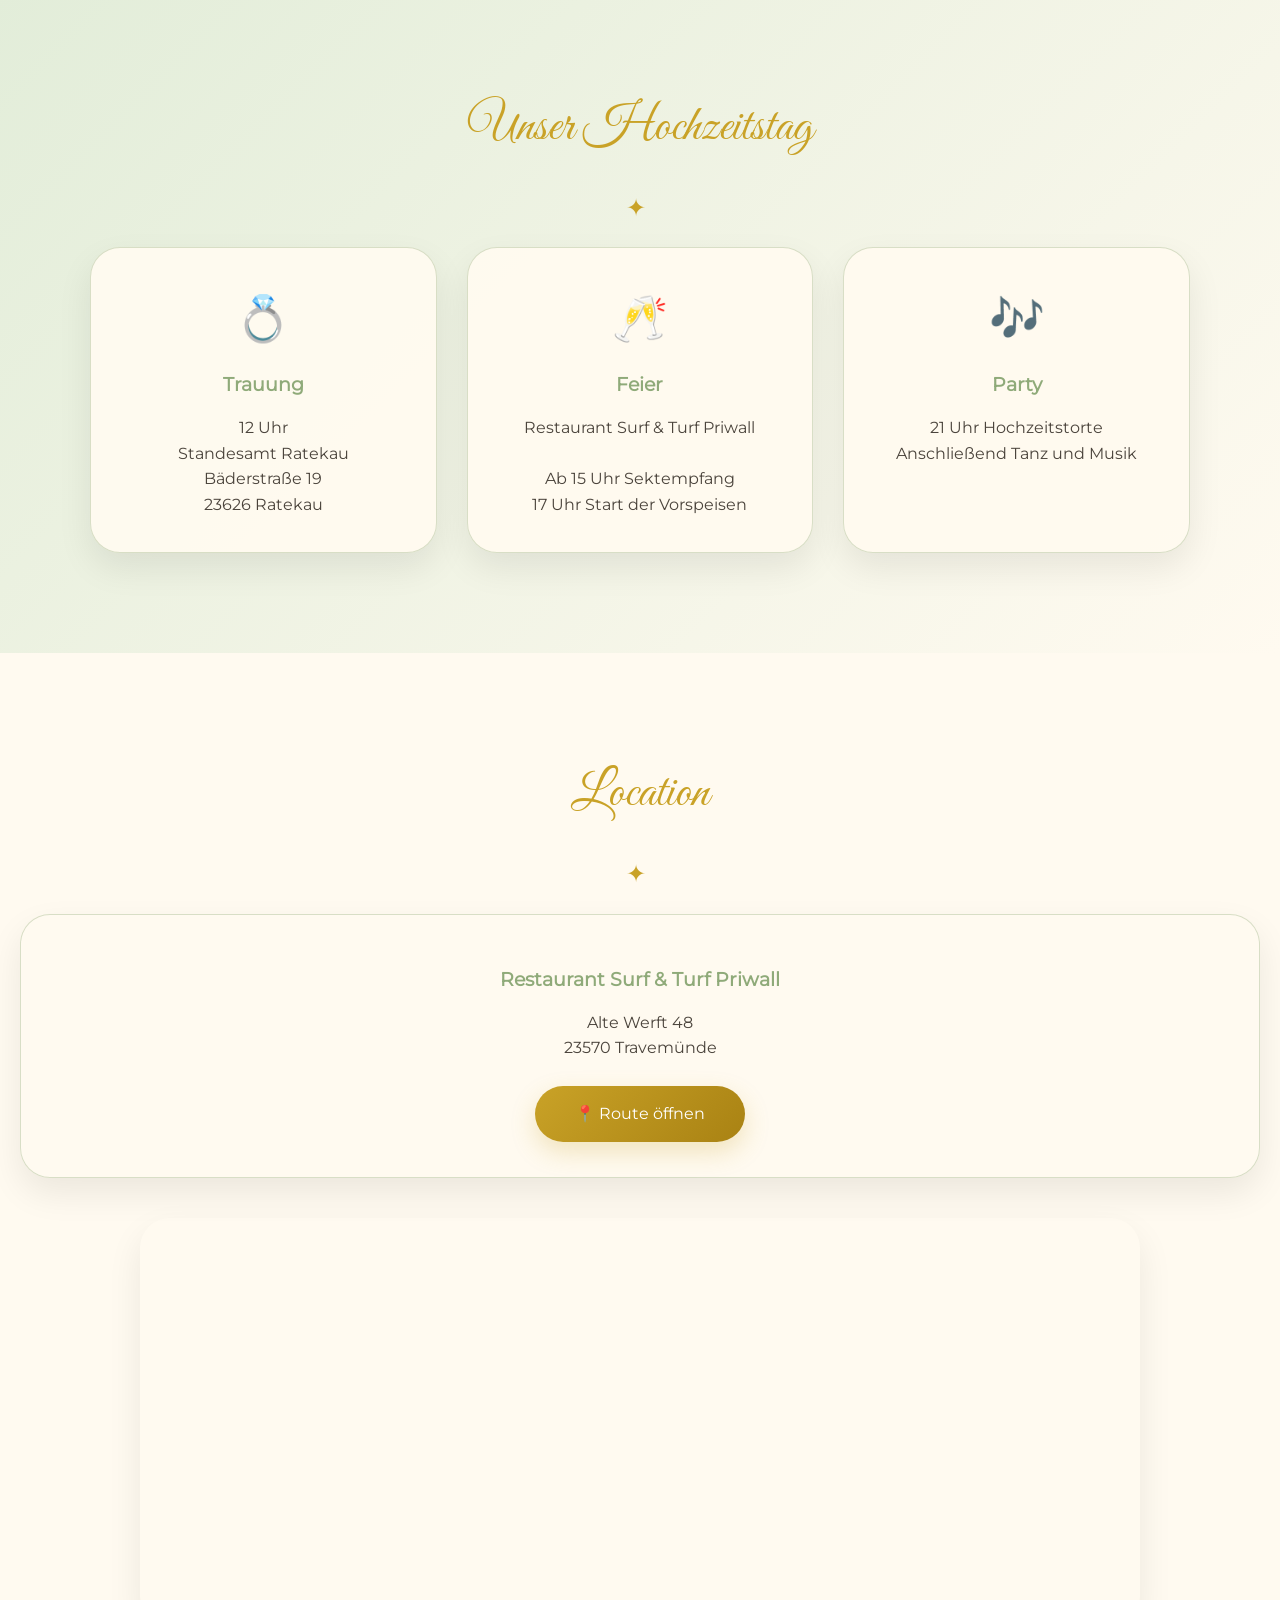
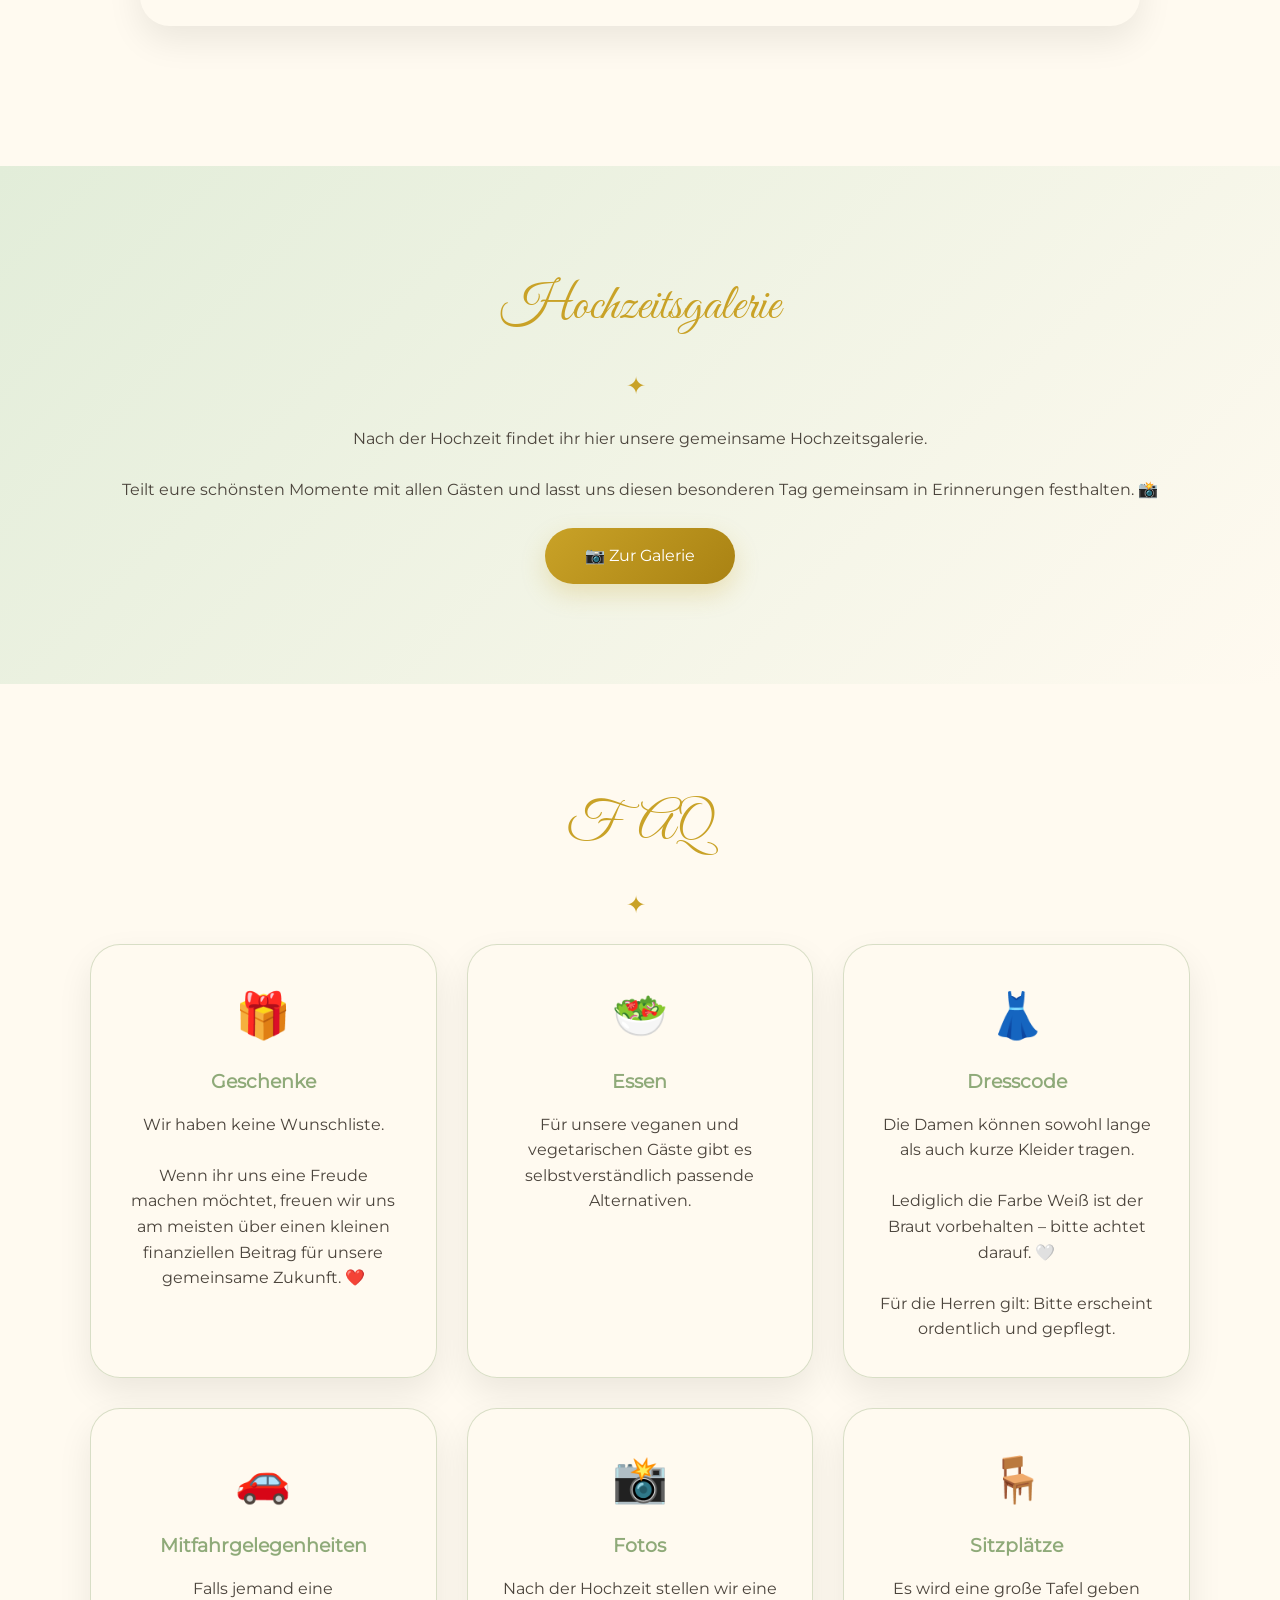
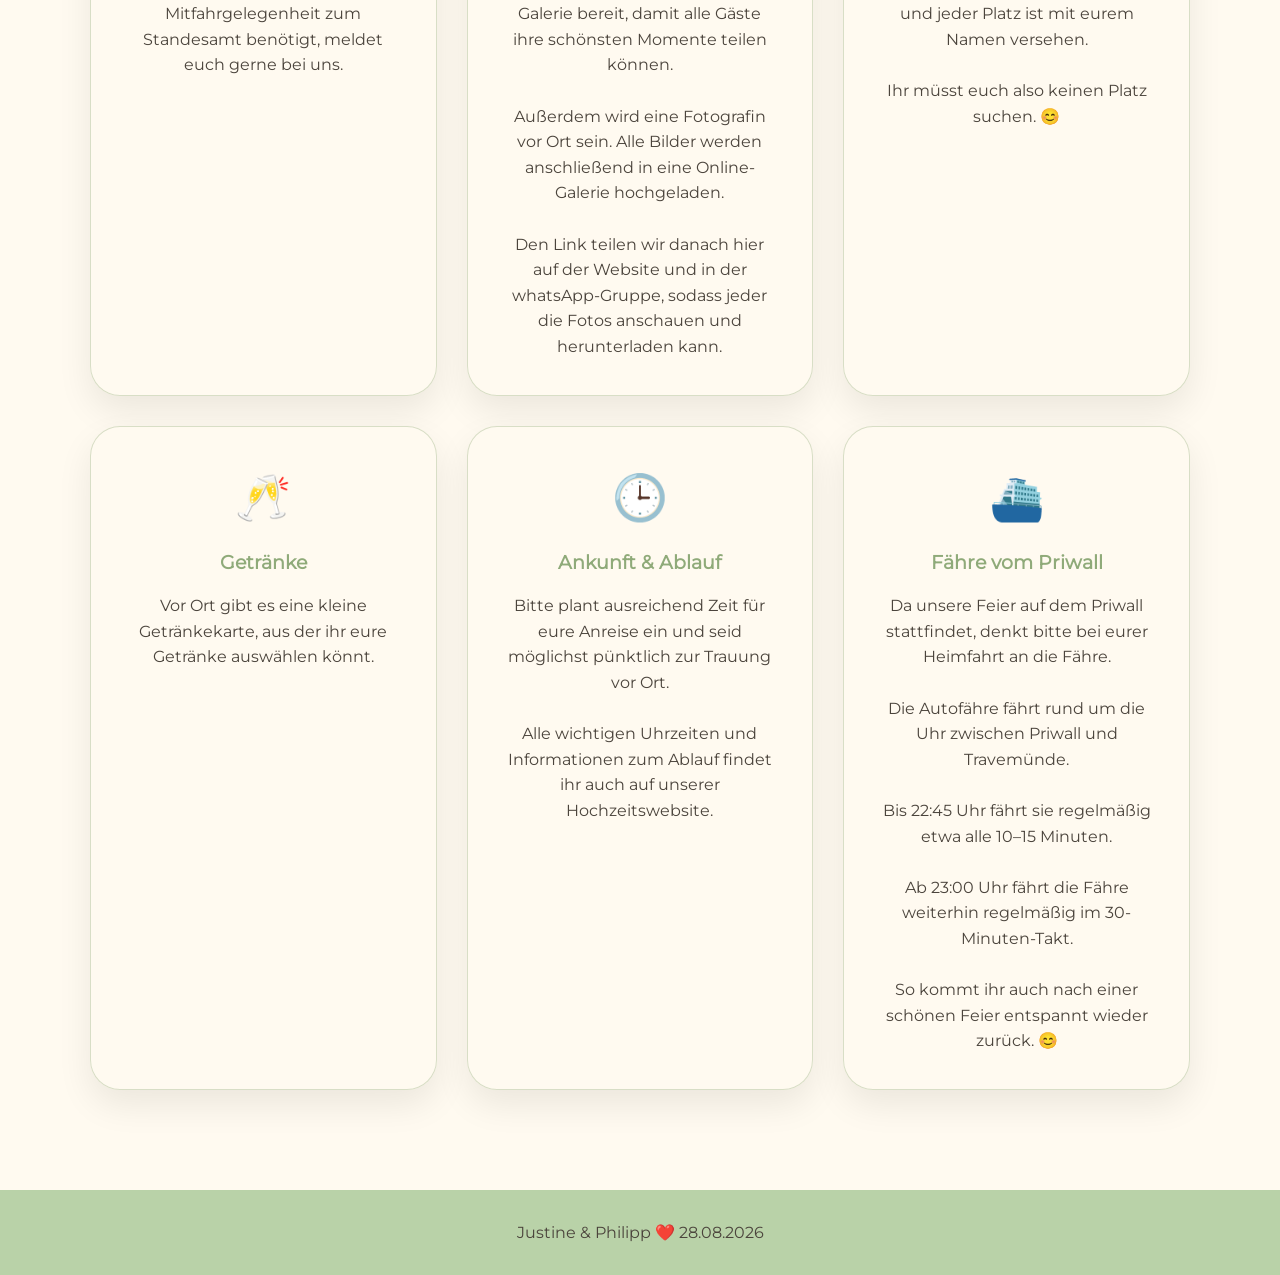
==== commit c06d9e3c: "Update index.html" ====
--- a/index.html
+++ b/index.html
@@ -806,7 +806,7 @@
 
 <br><br>
 
-Den Link teilen wir danach hier in der Gruppe,
+Den Link teilen wir danach hier auf der Website und in der whatsApp-Gruppe,
 sodass jeder die Fotos anschauen und herunterladen kann.
 
 </p>
@@ -991,4 +991,4 @@
 </body>
 
 
-</html>+</html>
